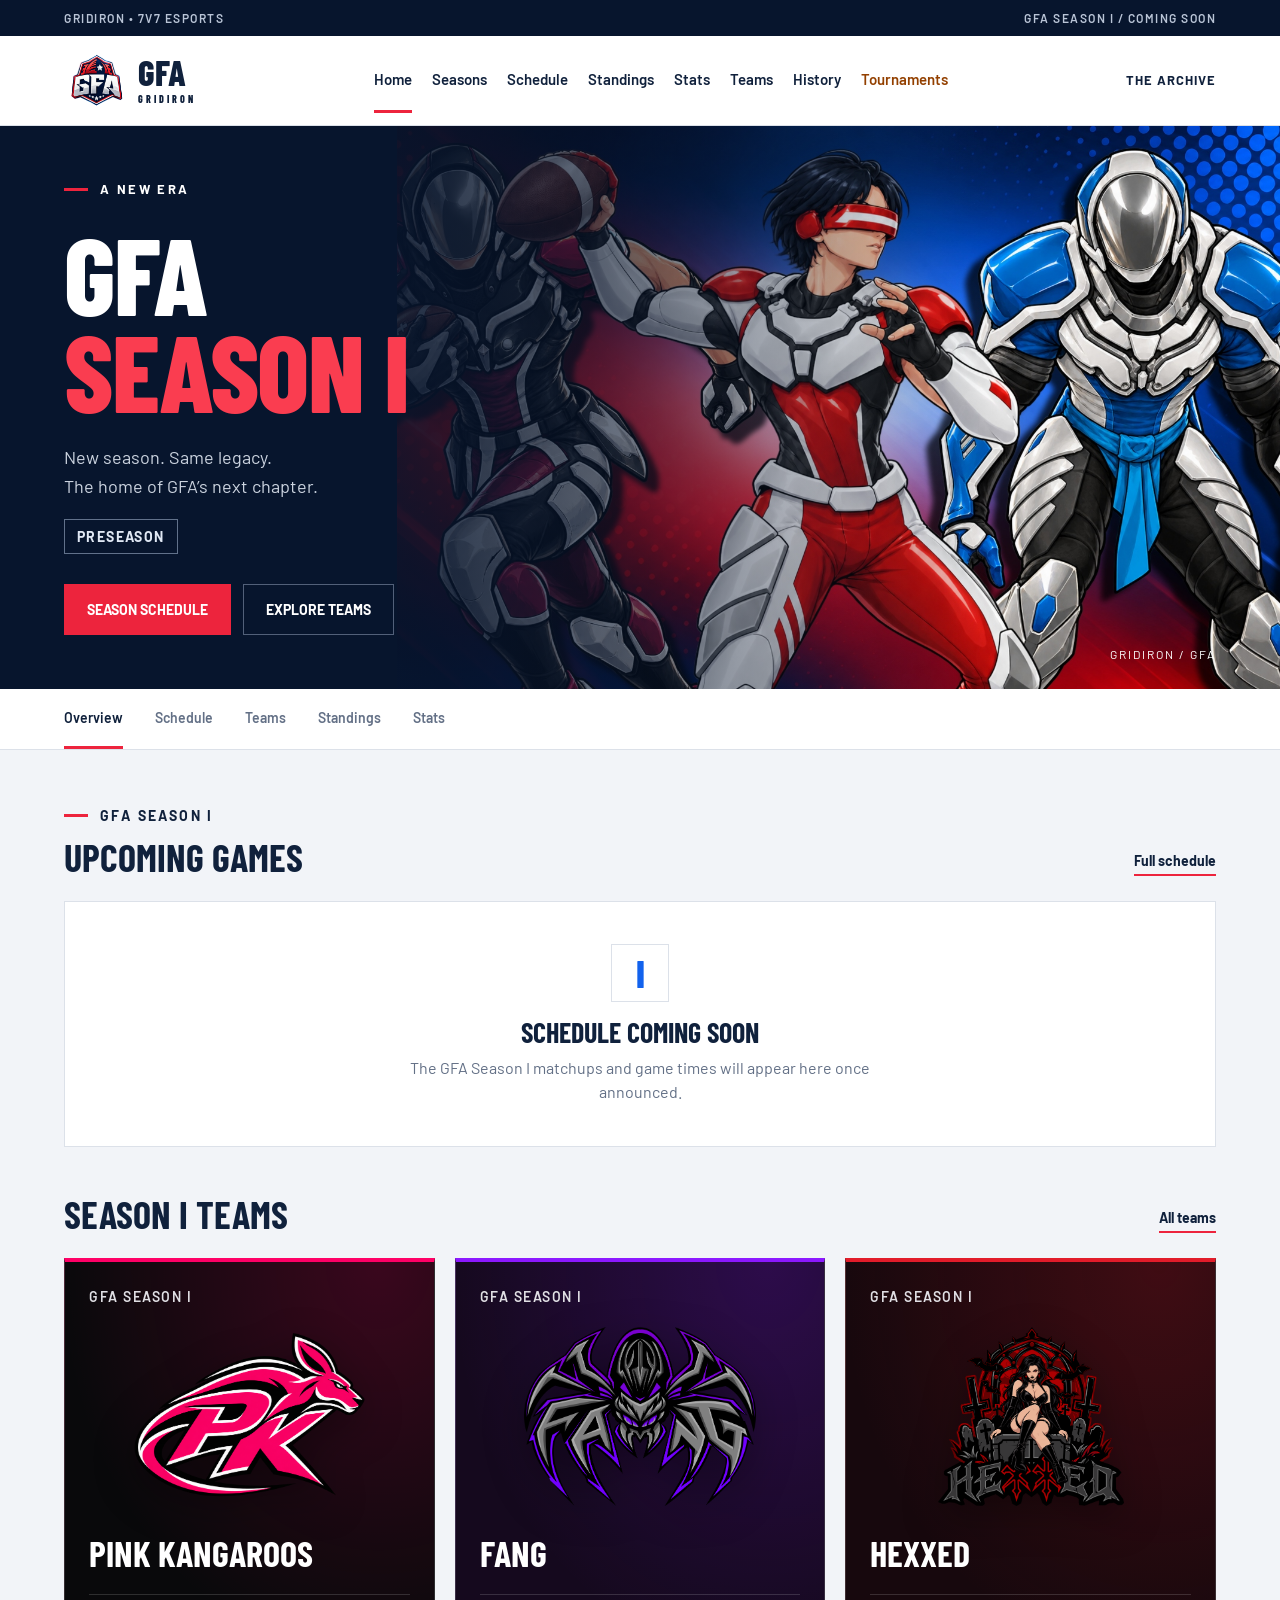
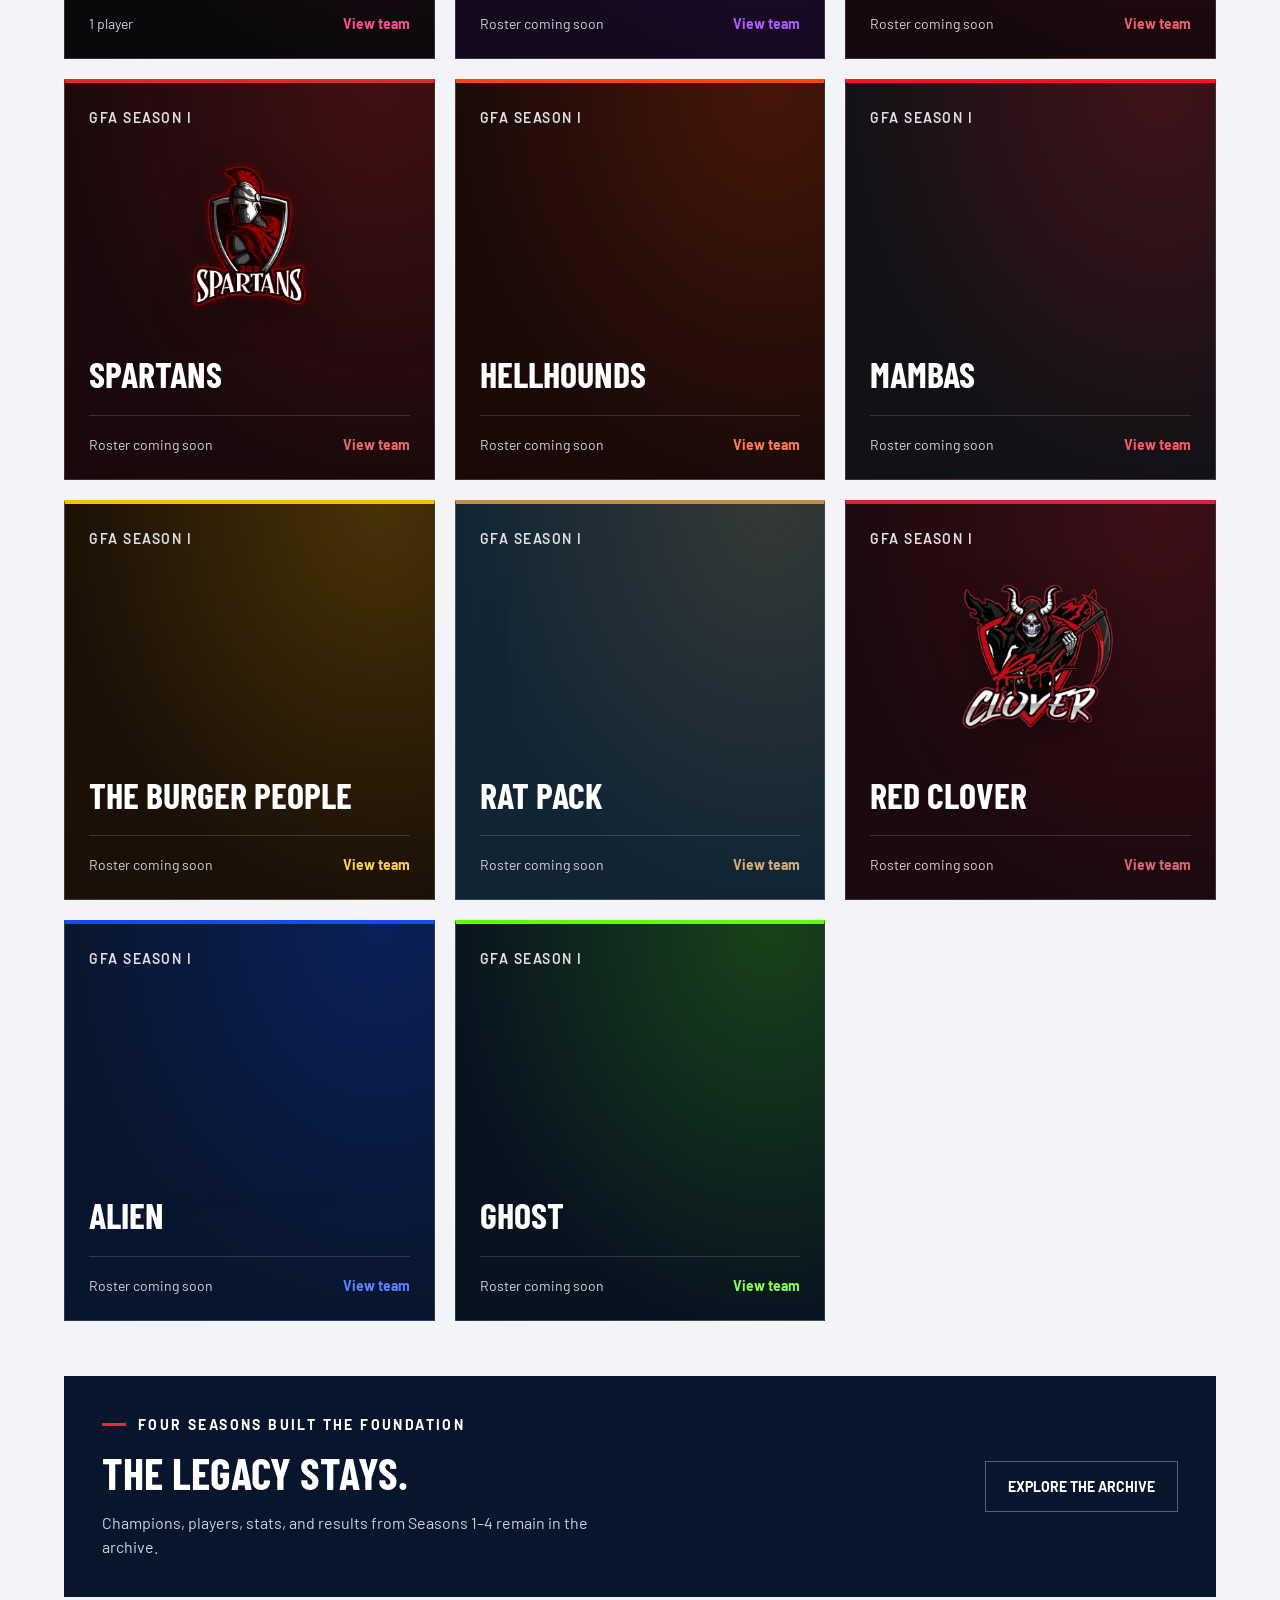
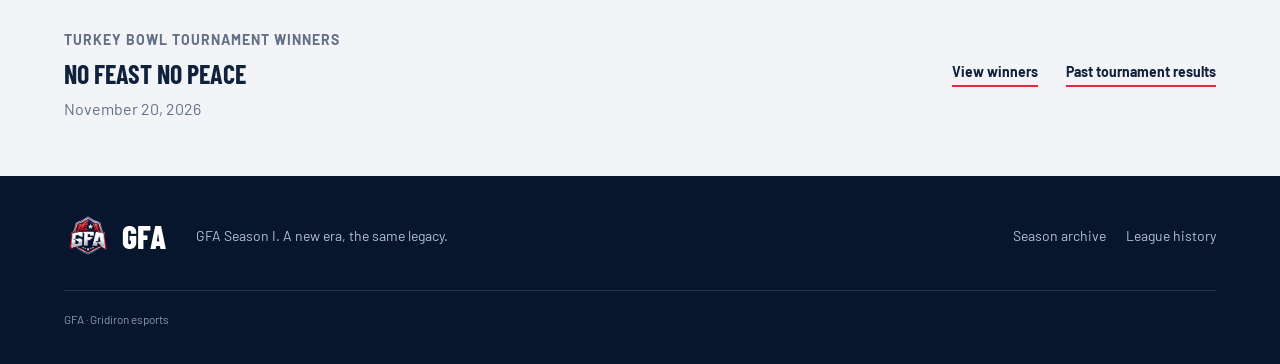
==== index.html @ 6e9fb3c0 "Add ten Season I teams with supplied logos and individual team colors" ====
<!doctype html>
<html lang="en"><head><meta charset="utf-8"><meta name="viewport" content="width=device-width,initial-scale=1"><title>GFA Season I | Gridiron League</title><meta name="description" content="The home of GFA Season I. Find upcoming games, team schedules, rosters and player profiles, plus the Seasons 1–4 archive."><link rel="icon" href="assets/logo.png"><link rel="stylesheet" href="style.css?v=20260925-2"><link rel="stylesheet" href="champions.css"><link rel="stylesheet" href="tournament.css?v=20261121-leaders"><link rel="stylesheet" href="current-season.css?v=20261122-teams-batch"></head><body><a class="skip" href="#main">Skip to content</a><div class="topline"><span>GRIDIRON • 7V7 ESPORTS</span><span>GFA SEASON I / COMING SOON</span></div><header><a class="brand" href="#home" aria-label="GFA home"><img src="assets/logo.png" alt="GFA"><span>GFA<span class="brand-small">GRIDIRON</span></span></a><nav aria-label="Main navigation"><a href="#home">Home</a><a href="#seasons">Seasons</a><a href="#games/I" data-current-page="games">Schedule</a><a href="#standings/I" data-current-page="standings">Standings</a><a href="#stats/I" data-current-page="stats">Stats</a><a href="#teams/I" data-current-page="teams">Teams</a><a href="#history">History</a><a class="tourney-nav" href="halloween-horror-nights/">Tournaments</a></nav><a class="archive-link" href="#seasons">THE ARCHIVE</a></header><main id="main" tabindex="-1"><p class="loading">Loading GFA Season I…</p></main><footer><a class="footer-brand" href="#home"><img src="assets/logo.png" alt="">GFA</a><p>GFA Season I. A new era, the same legacy.</p><div><a href="#seasons">Season archive</a><a href="#history">League history</a></div><small>GFA · Gridiron esports</small></footer><script src="tournament.js?v=20261121-leaders"></script><script src="current-season.js?v=20261122-teams-batch"></script><script src="app.js?v=20261122-teams-batch"></script><script src="team-enhance.js?v=20260925"></script></body></html>
---- style.css ----
@import url('https://fonts.googleapis.com/css2?family=Barlow+Condensed:wght@500;600;700;800&family=Barlow:wght@400;500;600;700;800&display=swap');
:root{--navy:#07152d;--ink:#10213c;--red:#ed243d;--blue:#1262ed;--muted:#637086;--line:#dce1e9;--paper:#f2f4f8}*{box-sizing:border-box}body{margin:0;color:var(--ink);background:var(--paper);font-family:Barlow,Arial,sans-serif;font-size:16px;line-height:1.5}a{color:inherit;text-decoration:none}button,input,select{font:inherit}button,a,select{touch-action:manipulation}a:focus-visible,button:focus-visible,input:focus-visible,select:focus-visible{outline:3px solid #3489ff;outline-offset:4px}.skip{position:absolute;top:-80px;background:white;padding:15px;z-index:10}.skip:focus{top:0}.topline{background:var(--navy);color:#b9c4d6;display:flex;justify-content:space-between;padding:9px 5%;font-size:12px;letter-spacing:1.5px;font-weight:600}header{background:white;display:flex;align-items:center;justify-content:space-between;padding:12px 5%;gap:24px;border-bottom:1px solid var(--line)}.brand{display:flex;align-items:center;gap:9px;font-size:35px;line-height:.9;font-weight:800}.brand img{height:65px;width:65px;object-fit:contain}.brand-small{display:block;font-size:10px;letter-spacing:3px;margin-top:7px}.brand span{font-family:'Barlow Condensed',Impact,sans-serif}nav{display:flex;gap:28px;align-self:stretch;align-items:center}nav a{font-weight:600;font-size:15px;height:100%;display:flex;align-items:center;border-bottom:3px solid transparent}nav a.active{border-color:var(--red)}nav a:hover{color:var(--red)}.archive-link{font-weight:700;font-size:13px;letter-spacing:1px}.archive-link span{color:var(--red);margin-left:18px}.hero{background:var(--navy);color:white;position:relative;min-height:550px;overflow:hidden;display:flex;align-items:center}.hero-img{position:absolute;width:69%;height:100%;right:0;object-fit:cover;object-position:60% center}.hero:after{content:'';position:absolute;inset:0;background:linear-gradient(90deg,#07152d 8%,rgba(7,21,45,.98) 26%,rgba(7,21,45,.56) 51%,rgba(7,21,45,0) 78%)}.hero-content{position:relative;z-index:1;padding:65px 5%;max-width:720px}.eyebrow{font-size:13px;letter-spacing:2.4px;font-weight:700;text-transform:uppercase;display:flex;gap:12px;align-items:center}.eyebrow:before{content:'';width:24px;height:3px;background:var(--red)}h1,h2,h3,.display{font-family:'Barlow Condensed',Impact,'Arial Narrow',sans-serif;line-height:1;text-transform:uppercase}h1{font-size:clamp(58px,6.9vw,100px);font-weight:800;margin:22px 0;letter-spacing:-1.5px}h1 em{font-style:normal;color:#fa3d50}.hero p{color:#cbd3df;max-width:365px;font-size:18px;line-height:1.6}.actions{display:flex;gap:12px;margin-top:30px;flex-wrap:wrap}.btn{display:inline-flex;align-items:center;gap:35px;padding:14px 22px;font-size:14px;font-weight:700;background:var(--red);color:white;border:1px solid var(--red);cursor:pointer}.btn.secondary{background:transparent;border-color:#526079}.hero-label{position:absolute;z-index:1;right:5%;bottom:26px;letter-spacing:2px;font-size:12px;color:white}.season-strip{background:white;border-bottom:1px solid var(--line);display:grid;grid-template-columns:1.1fr repeat(4,1fr);padding:0 5%}.strip-intro{display:flex;align-items:center;gap:14px;font-weight:700;font-size:13px;letter-spacing:1px}.strip-intro span{color:var(--red)}.strip-season{border-left:1px solid var(--line);padding:20px 25px;display:flex;justify-content:space-between;align-items:center}.strip-season strong{display:block;font:700 29px 'Barlow Condensed',sans-serif}.strip-season small{font-size:12px;color:var(--muted);letter-spacing:1px}.strip-season:hover{background:var(--paper)}.wrap{max-width:1420px;margin:auto;padding:55px 5%}.section-head{display:flex;justify-content:space-between;align-items:end;gap:20px;margin-bottom:25px}.section-head h2{font-size:38px;margin:0}.text-link{font-size:14px;font-weight:700;border-bottom:2px solid var(--red);padding-bottom:3px}.home-grid{display:grid;grid-template-columns:1.65fr 1fr;gap:28px}.panel{background:white;border:1px solid var(--line)}.panel-top{padding:20px 24px;border-bottom:1px solid var(--line);display:flex;align-items:center;justify-content:space-between}.panel-top h3{margin:0;font-size:26px}.tag{font-size:12px;letter-spacing:1px;font-weight:700;color:var(--muted)}.table-scroll{overflow:auto}table{width:100%;border-collapse:collapse;white-space:nowrap;text-align:right;font-size:15px}th{font-size:12px;letter-spacing:.8px;color:var(--muted);background:#f8f9fb;font-weight:600;padding:13px 17px}td{padding:15px 17px;border-top:1px solid #e8ecf1}th:first-child,td:first-child{text-align:left}td a{font-weight:600}td a:hover{color:var(--red)}tbody tr:hover{background:#fafbfd}.team-cell{display:flex;align-items:center;gap:13px;text-align:left}.rank{color:#8792a3;min-width:16px;font-size:13px}.monogram{width:32px;height:34px;background:var(--navy);color:white;display:inline-flex;align-items:center;justify-content:center;flex-shrink:0;font:700 16px 'Barlow Condensed',sans-serif;border-bottom:3px solid var(--red)}.positive{color:#17684d}.feature-card{background:var(--navy);color:white;position:relative;overflow:hidden;min-height:345px;display:flex;align-items:end}.feature-card img{position:absolute;inset:0;width:100%;height:100%;object-fit:cover;opacity:.5}.feature-card:after{content:'';position:absolute;inset:0;background:linear-gradient(0deg,#07152d,transparent)}.feature-copy{position:relative;z-index:1;padding:30px}.feature-copy h3{font-size:39px;margin:12px 0}.feature-copy p{color:#ced7e5;margin:10px 0}.link-arrow{display:inline-block;margin-top:10px;font-weight:600}.notes{color:var(--muted);font-size:14px;margin-top:13px}.leaders{display:grid;grid-template-columns:repeat(3,1fr);gap:22px}.leader{background:white;border-top:3px solid var(--navy);padding:25px;position:relative}.leader h3{font-size:29px;margin:17px 0 9px}.leader .value{font:700 46px 'Barlow Condensed',sans-serif}.leader .unit{color:var(--muted);font-size:13px;margin-left:8px}.leader:hover{border-color:var(--red)}.chapter-banner{margin-top:50px;border-top:1px solid var(--line);border-bottom:1px solid var(--line);padding:32px 0;display:flex;align-items:center;gap:30px}.chapter-banner .display{font-size:64px;color:var(--red);font-weight:800}.chapter-banner h3{font-size:30px;margin:0 0 8px}.chapter-banner p{color:var(--muted);margin:0}.chapter-banner .badge{margin-left:auto;flex-shrink:0}.badge{padding:7px 12px;border:1px solid #c9d0dc;font-size:12px;letter-spacing:1px;font-weight:700}.page-head{background:var(--navy);color:white;padding:42px 5% 35px}.page-head h1{font-size:64px;margin:15px 0}.page-head p{color:#becadc;margin:0;max-width:650px}.toolbar{display:flex;gap:14px;flex-wrap:wrap;align-items:center;margin-bottom:25px}.toolbar label{font-size:13px;color:var(--muted);display:flex;gap:8px;align-items:center}.toolbar select,.toolbar input{padding:10px 12px;border:1px solid #cbd2de;background:white;color:var(--ink);min-height:44px;border-radius:0}.toolbar input{margin-left:auto;min-width:235px}.tabs{display:flex;gap:5px;flex-wrap:wrap}.tabs button{padding:10px 17px;border:1px solid var(--line);background:white;cursor:pointer;color:var(--ink);font-weight:600}.tabs button.selected{background:var(--navy);color:white;border-color:var(--navy)}.season-cards{display:grid;grid-template-columns:repeat(2,1fr);gap:25px}.season-card{background:white;border:1px solid var(--line);padding:30px;position:relative}.season-card .number{font:800 80px 'Barlow Condensed',sans-serif;color:#dce2eb;float:right;line-height:1}.season-card h2{font-size:40px;margin:16px 0}.season-card p{color:var(--muted);max-width:300px}.season-card .actions a{font-size:14px;font-weight:600;border-bottom:2px solid var(--red);padding-bottom:4px}.team-grid{display:grid;grid-template-columns:repeat(3,1fr);gap:20px}.team-card{padding:25px;background:white;border:1px solid var(--line)}.team-card .monogram{width:48px;height:50px;font-size:24px}.team-card h3{font-size:28px;margin:20px 0 10px}.team-card p{color:var(--muted);margin:0}.team-card:hover{border-color:var(--red)}.summary-grid{display:grid;grid-template-columns:repeat(4,1fr);gap:1px;background:var(--line);border:1px solid var(--line);margin-bottom:30px}.summary-grid>div{padding:25px;background:white}.summary-grid strong{display:block;font:700 42px 'Barlow Condensed',sans-serif}.summary-grid small{color:var(--muted);font-size:13px}.notice{padding:20px 24px;background:#e9eef6;border-left:3px solid var(--blue);margin-bottom:25px}.notice p{margin:5px 0 0;color:#51627c}.games{display:grid;grid-template-columns:repeat(2,1fr);gap:16px}.game{padding:20px 24px;background:white;border:1px solid var(--line)}.game time{font-size:13px;color:var(--muted)}.game-line{display:flex;justify-content:space-between;gap:20px;margin-top:10px;font-weight:600}.game-line strong{font:700 25px 'Barlow Condensed',sans-serif}.award-grid{display:grid;grid-template-columns:repeat(3,1fr);gap:20px}.award{background:white;padding:24px;border-top:3px solid var(--red)}.award h3{font-size:30px;margin:12px 0}.award p{font-size:14px;color:var(--muted)}.empty{padding:45px 25px;text-align:center;color:var(--muted)}footer{background:var(--navy);color:#b4c0d3;padding:35px 5%;display:flex;align-items:center;gap:30px;flex-wrap:wrap;font-size:14px}.footer-brand{display:flex;align-items:center;gap:10px;font:800 32px 'Barlow Condensed',sans-serif;color:white}.footer-brand img{height:48px}footer p{flex:1}footer div{display:flex;gap:20px}footer small{width:100%;padding-top:20px;border-top:1px solid #28344a;color:#8898b1}.loading{padding:80px 5%}.stats-note{margin-top:20px;font-size:14px;color:var(--muted)}
@media(min-width:1600px){.hero-content{margin-left:calc((100vw - 1450px)/2)}}@media(max-width:1000px){nav{gap:16px}.archive-link{display:none}.home-grid{grid-template-columns:1fr 1fr}.strip-season{padding:18px 12px}.team-grid,.award-grid{grid-template-columns:repeat(2,1fr)}}@media(max-width:700px){header{flex-wrap:wrap;padding:10px 5% 0;gap:8px}.brand img{height:47px;width:47px}.brand{font-size:29px}nav{width:100%;justify-content:space-between;gap:8px;overflow:auto}nav a{padding:13px 0;font-size:14px}.topline{font-size:10px;letter-spacing:1px}.hero{min-height:545px;align-items:end}.hero-img{width:100%;object-position:58% top;height:100%}.hero:after{background:linear-gradient(0deg,#07152d 2%,rgba(7,21,45,.92) 35%,rgba(7,21,45,.1) 100%)}.hero-content{padding:190px 6% 38px}.hero h1{font-size:65px;margin:12px 0}.hero p{font-size:16px}.hero-label{display:none}.eyebrow{font-size:12px}.season-strip{grid-template-columns:repeat(4,1fr);padding:0}.strip-intro{display:none}.strip-season{padding:16px 10px}.strip-season strong{font-size:23px}.strip-season small{font-size:10px}.strip-season>span{display:none}.wrap{padding:35px 5%}.home-grid,.leaders,.season-cards,.games{grid-template-columns:1fr}.section-head h2{font-size:32px}.feature-card{min-height:300px}.leaders{gap:12px}.leader{padding:20px}.leader h3{margin:12px 0}.leader .value{font-size:38px}.chapter-banner{align-items:start;gap:17px;flex-wrap:wrap}.chapter-banner .display{font-size:52px}.chapter-banner .badge{margin-left:0}.page-head h1{font-size:49px;word-break:break-word}.team-grid,.award-grid{grid-template-columns:1fr}.summary-grid{grid-template-columns:repeat(2,1fr)}.toolbar input{width:100%;margin-left:0}.toolbar label{flex-wrap:wrap}.panel-top{padding:17px}.panel-top h3{font-size:23px}td,th{padding:13px 12px}.team-cell{gap:8px}.team-cell .monogram{display:none}footer{gap:15px}footer p{flex-basis:65%}}

th[data-sort-key]{cursor:pointer;user-select:none;transition:background .15s,color .15s;text-decoration:underline;text-decoration-color:transparent;text-underline-offset:5px}th[data-sort-key]::after{content:" ↕";color:#9aa7ba;opacity:.8}th[data-sort-key]:hover{color:#e72552;background:#f7f9fc;text-decoration-color:#e72552}th[data-sort-key][data-order=desc]::after{content:" ↓";color:#e72552}th[data-sort-key][data-order=asc]::after{content:" ↑";color:#e72552}

.team-logo{display:inline-flex;align-items:center;justify-content:center;background:#fff;overflow:hidden}.team-logo img{width:100%;height:100%;object-fit:contain;padding:4px}
---- champions.css ----
.champion h3{font-size:30px;margin:12px 0}.roster-list{display:grid;grid-template-columns:1fr 1fr;border-top:1px solid var(--line);margin-top:12px}.roster-list div{padding:7px 4px;border-bottom:1px solid #edf0f4;font-size:14px}.roster-list span{display:inline-block;color:var(--muted);font-size:11px;font-weight:700;width:38px}
---- tournament.css ----
/* Halloween event styles, scoped to this page. */
.tourney-page{background:#0c0911;color:#f8f2eb;--tourney-line:#3a2b47}
.tourney-page .topline{background:#07050b;color:#d9b8f8;border-bottom:1px solid #35213f}
.tourney-page header{background:#130d1a;border-color:#392247;padding-top:15px;padding-bottom:15px}
.tourney-page .brand{color:#fff3e6}.tourney-page .brand img{width:58px;height:58px;border-radius:7px;object-fit:cover;border:1px solid #604161}.tourney-page .brand-small{color:#dcafe8}
.tourney-page nav a{color:#dcd2e5;white-space:nowrap;font-size:14px}.tourney-page nav a.active,.tourney-page nav a:hover{color:#ffb478;border-color:#ff9b45}.tourney-page .archive-link{color:#dccce8;border-color:#5b4068}
.tourney-hero{max-width:1400px;margin:26px auto 0;border:1px solid #432652;border-radius:8px;overflow:hidden;background:#140d1b}
.tourney-eventline{display:flex;justify-content:space-between;align-items:center;gap:20px;background:#170f21;padding:14px 28px;border-bottom:1px solid #483053;font-size:12px;letter-spacing:1.3px;font-weight:800;color:#d8bce9}.tourney-eventline time{color:#ffb276}
.tourney-hero-stage{position:relative;isolation:isolate;min-height:420px}.tourney-player-art{display:block;width:100%;height:520px;object-fit:cover;object-position:center 25%}
.tourney-hero-stage:after{content:'';position:absolute;inset:0;z-index:1;pointer-events:none;background:linear-gradient(0deg,#0c0715 0%,#0c0715d9 16%,#0c071563 43%,transparent 72%)}
.tourney-hero-copy{position:absolute;bottom:34px;left:42px;z-index:2;max-width:720px}.tourney-hero-copy .eyebrow{color:#ffb36f;font-weight:800;letter-spacing:2px;font-size:12px}
.tourney-hero h1{font:800 clamp(48px,5.1vw,76px)/.91 'Barlow Condensed',Impact,sans-serif;letter-spacing:-.5px;color:#fff8ee;margin:12px 0 24px;text-shadow:0 2px 16px #08050dcc}.tourney-hero h1 span{display:block}.tourney-hero h1 em{display:block;font-style:normal;color:#ffa456}
.tourney-hero-mark{position:absolute;right:30px;bottom:34px;z-index:2;font-size:11px;letter-spacing:3px;writing-mode:vertical-rl;color:#e5c9ff}
.tourney-btn{background:#ff9b45!important;color:#271207!important;border:1px solid #ff9b45!important;border-radius:3px;display:inline-flex;align-items:center;justify-content:space-between;gap:24px;font-weight:800;font-size:13px;letter-spacing:.6px;min-height:50px;padding:14px 21px;box-shadow:0 4px 18px #ec6f261f}.tourney-btn:hover{background:#ffb16e!important;border-color:#ffb16e!important}.tourney-btn:disabled{background:#34283e!important;border-color:#584365!important;color:#e6d4ef!important;box-shadow:none;cursor:not-allowed;opacity:1}
.tourney-wrap{max-width:1330px;display:grid;grid-template-columns:1.08fr 1fr;gap:64px;padding:48px 30px 76px!important;margin:auto;align-items:start}
.tourney-brand-card{display:grid;grid-template-columns:190px 1fr;gap:25px;align-items:center;margin-bottom:34px}.tourney-brand-card img{display:block;width:100%;height:auto;aspect-ratio:1;border:1px solid #704c81;border-radius:7px;box-shadow:0 0 40px #8d31cf12}.tourney-info .eyebrow{font-size:10px;color:#d7acef;font-weight:800;letter-spacing:1.2px}
.tourney-info h2{font:800 34px/.99 'Barlow Condensed',Impact,sans-serif;color:#fff3e6;margin:12px 0}.tourney-brand-card p{color:#bdb0c8;font-size:14px;line-height:1.65;margin:12px 0 0}
.tourney-how-heading{font-size:11px;letter-spacing:1.6px;color:#ffb579;margin:0 0 18px;padding-top:22px;border-top:1px solid #39263f}
.tourney-steps{list-style:none;padding:0;margin:0;counter-reset:step}.tourney-steps li{counter-increment:step;position:relative;padding:0 0 24px 49px}.tourney-steps li:before{content:counter(step,decimal-leading-zero);position:absolute;left:0;top:2px;border:1px solid #664471;border-radius:4px;width:31px;height:31px;display:flex;align-items:center;justify-content:center;color:#dca7ff;background:#1b1223;font-size:12px;font-weight:800}.tourney-steps strong{font-size:16px;color:#f4eaf9;font-weight:700}.tourney-steps p{color:#b6a9c0;font-size:14px;margin:4px 0;line-height:1.6}
.tourney-note{color:#b6a9c0;font-size:12px;line-height:1.75;max-width:470px;margin-top:2px}.tourney-info .text-link{color:#e2bdf8;font-size:13px;display:inline-block;margin-top:16px}
.tourney-form-card{background:#191120;border:1px solid #60416e;border-top:3px solid #b36af0;border-radius:8px;padding:32px 34px;box-shadow:0 18px 65px #0005;scroll-margin-top:24px}
.tourney-form-top{display:flex;align-items:center;justify-content:space-between;gap:16px}.tourney-form-top .eyebrow{font-size:10px;color:#dfb4f7;font-weight:800;letter-spacing:1.4px}.tourney-form-date{font-size:11px;font-weight:700;color:#ffc08f;border:1px solid #644357;border-radius:3px;padding:4px 8px}
.tourney-form-card h2{font:800 clamp(31px,3vw,43px)/1 'Barlow Condensed',Impact,sans-serif;margin:20px 0 7px;color:#fff4e8}.tourney-form-intro{color:#c1adce;font-size:14px;margin:0 0 27px}
.tourney-fields{display:grid;grid-template-columns:1fr 1fr;gap:22px 16px}.tourney-full-field{grid-column:1/-1}.tourney-fields label{display:block;font-size:13px;color:#f3e5fb;font-weight:600;margin-bottom:8px}
.tourney-fields input,.tourney-fields select{width:100%;min-width:0;min-height:51px;padding:13px 14px;border:1px solid #624d70;border-radius:4px;background:#271c31;color:#fff6ed;font-size:14px;box-shadow:none}.tourney-fields input::placeholder{color:#baabc6;opacity:1}.tourney-fields input:focus,.tourney-fields select:focus{border-color:#c58af1}
.tourney-consent{display:flex;align-items:flex-start;gap:10px;color:#c7b7d2;font-size:12px;line-height:1.7;margin:25px 0;cursor:pointer}.tourney-consent input{width:17px;height:17px;margin:3px 0 0;flex-shrink:0;accent-color:#ff9b45}
.tourney-form-card button{width:100%;min-height:54px}.tourney-status{font-size:12px;line-height:1.7;color:#c9b4d8;margin:18px 0 0;padding-top:16px;border-top:1px solid #493251}
.tourney-page footer{background:#08060c;border-top:1px solid #392247;color:#b6a0c8}.tourney-page footer p{color:#c4add5}.tourney-page footer small{border-color:#382041;color:#ba9dcc}.tourney-page .skip{color:#152035}.tourney-page a:focus-visible,.tourney-page button:focus-visible,.tourney-page input:focus-visible,.tourney-page select:focus-visible{outline-color:#cf97ff}
.tourney-home-banner{display:flex;align-items:center;justify-content:space-between;gap:28px;background:#151318;border-left:5px solid #ff9b45;color:#fff;padding:30px 34px;margin-bottom:40px}.tourney-home-banner .eyebrow{color:#ffab67}.tourney-home-banner h2{font-family:'Barlow Condensed',Impact,sans-serif;font-size:31px;line-height:1.05;margin:7px 0 9px}.tourney-home-banner p{color:#d2c8c0;margin:0;font-size:14px}nav .tourney-nav{color:#934000}
@media(min-width:1500px){.tourney-hero{margin-top:34px}.tourney-player-art{height:560px}.tourney-hero-copy{left:50px;bottom:40px}}
@media(max-width:1450px){.tourney-hero{margin-left:24px;margin-right:24px}}
@media(max-width:1050px){.tourney-wrap{gap:32px}.tourney-brand-card{grid-template-columns:150px 1fr;gap:18px}.tourney-info h2{font-size:28px}.tourney-form-card{padding:27px 25px}.tourney-player-art{height:460px}.tourney-hero-copy{left:30px;bottom:29px}.tourney-hero h1{font-size:61px}.tourney-page nav{gap:14px}}
@media(max-width:800px){.tourney-wrap{grid-template-columns:1fr;gap:37px;max-width:650px;padding-top:34px!important}.tourney-form-card{grid-row:1}.tourney-brand-card{grid-template-columns:180px 1fr}.tourney-info h2{font-size:34px}.tourney-page nav{gap:18px}.tourney-eventline{font-size:10px;letter-spacing:.8px;padding:13px 20px}.tourney-hero-copy{left:24px}.tourney-player-art{height:430px}.tourney-home-banner{padding:24px}}
@media(max-width:600px){.tourney-hero{margin:18px 15px 0;border-radius:6px}.tourney-eventline{flex-direction:column;align-items:flex-start;gap:6px;padding:13px 17px;letter-spacing:1px}.tourney-hero-stage{min-height:0}.tourney-player-art{width:100%;height:auto;aspect-ratio:1672/941;object-fit:contain}.tourney-hero-stage:after{display:none}.tourney-hero-copy{position:relative;bottom:auto;left:auto;background:#140d1c;padding:24px 20px 25px;max-width:none}.tourney-hero h1{font-size:48px;margin:12px 0 23px}.tourney-hero-copy .eyebrow{font-size:10px}.tourney-hero-mark{display:none}.tourney-hero .btn{width:100%;font-size:11px}.tourney-wrap{padding:28px 19px 48px!important;gap:32px}.tourney-form-card{padding:25px 22px}.tourney-fields{grid-template-columns:1fr;gap:21px}.tourney-form-card h2{font-size:36px}.tourney-brand-card{grid-template-columns:142px 1fr;gap:17px;margin-bottom:28px}.tourney-info h2{font-size:28px}.tourney-brand-card p{font-size:12px}.tourney-info .eyebrow{font-size:9px}.tourney-page header{padding:12px 5% 0}.tourney-page .brand img{height:47px;width:47px}.tourney-page .topline{font-size:9px;letter-spacing:.5px}.tourney-page footer{padding:26px 5%}.tourney-home-banner{flex-direction:column;align-items:flex-start;gap:20px}.tourney-home-banner .btn{width:100%}}
@media(prefers-reduced-motion:reduce){.tourney-page *{scroll-behavior:auto!important}}

.tourney-fields select{color-scheme:dark}.tourney-fields select option{background:#271c31;color:#fff6ed}

/* Winners page: Halloween artwork followed by the next event announcement. */
.tourney-page .tourney-hero-stage{min-height:0;background:linear-gradient(135deg,#100a17,#211327 55%,#2f150e);padding:12px}
.tourney-page .tourney-winner-art{display:block;width:100%;height:auto;aspect-ratio:16/9;object-fit:contain;border:1px solid #66446d;box-shadow:0 8px 35px #0008}
.tourney-next-wrap{max-width:1330px;margin:auto;padding:0 30px 76px!important;display:block}
.tourney-next-card{display:flex;align-items:center;justify-content:space-between;gap:28px;padding:30px 34px;background:linear-gradient(115deg,#17121d,#292039);border:1px solid #60416e;border-left:5px solid #ff9b45;border-radius:4px;box-shadow:0 14px 42px #0005;color:#fff}
.tourney-next-card .eyebrow{color:#ffb276;font-size:11px;font-weight:800;letter-spacing:1.8px}
.tourney-next-card h2{font:800 clamp(30px,4vw,42px)/1 'Barlow Condensed',Impact,sans-serif;margin:10px 0;color:#fff4e8}
.tourney-next-card p{margin:0;color:#d2c8dc;font-size:14px;line-height:1.6}
.tourney-tbd{flex:0 0 auto;padding:12px 18px;border:1px solid #ff9b45;color:#ffb276;font-size:21px;font-weight:900;letter-spacing:3px}
@media(max-width:600px){.tourney-page .tourney-hero-stage{padding:5px}.tourney-next-wrap{padding:0 19px 48px!important}.tourney-next-card{align-items:flex-start;flex-direction:column;padding:24px 20px;gap:18px}}

/* Halloween results: show the winners and stat leaders together. */
.tourney-page .tourney-gallery{display:grid;grid-template-columns:repeat(2,minmax(0,1fr));gap:10px;padding:10px}
.tourney-page .tourney-art-card{min-width:0;margin:0;overflow:hidden;background:#100a17;border:1px solid #483053;border-radius:4px}
.tourney-page .tourney-art-card .tourney-eventline{min-height:48px;padding:12px 14px;font-size:10px;letter-spacing:.8px}
.tourney-page .tourney-leader-art{display:block;width:100%;height:auto;aspect-ratio:16/9;object-fit:contain;background:#100a17}
.tourney-page .tourney-gallery .tourney-winner-art{border:0;box-shadow:none}
@media(max-width:800px){.tourney-page .tourney-gallery{grid-template-columns:1fr;max-width:720px}}
@media(max-width:600px){.tourney-page .tourney-gallery{margin:18px 15px 0;padding:6px;gap:8px}.tourney-page .tourney-art-card .tourney-eventline{min-height:0;font-size:9px;padding:10px}.tourney-page .tourney-gallery .tourney-winner-art,.tourney-page .tourney-leader-art{aspect-ratio:16/9}}

/* Keep tournament navigation readable at tablet widths. */
@media(min-width:701px) and (max-width:1200px){header{flex-wrap:wrap}header nav{order:3;width:100%;justify-content:space-between;gap:15px;overflow-x:auto}header nav a{white-space:nowrap;font-size:14px;padding:10px 0}.archive-link{display:none}}

/* Separate completed tournaments in the order they were played. */
.tourney-results-section{max-width:1400px;margin:32px auto 0;scroll-margin-top:24px}
.tourney-results-section:last-child{margin-bottom:56px}
.tourney-section-heading{display:flex;align-items:flex-end;justify-content:space-between;gap:24px;margin:0 0 16px}
.tourney-section-label{color:#ffb276;font-size:14px;font-weight:700;letter-spacing:1.2px;margin:0 0 10px}
.tourney-section-heading h1,.tourney-section-heading h2{font:800 clamp(28px,3.4vw,42px)/1.05 'Barlow Condensed',Impact,sans-serif;color:#fff4e8;letter-spacing:0;margin:0}
.tourney-section-date{color:#cbbbd5;font-size:14px;white-space:nowrap;margin:0 0 3px}
.tourney-results-section .tourney-gallery{max-width:none;margin:0}
.tourney-page .tourney-turkey-gallery{grid-template-columns:repeat(2,minmax(0,1fr))}
@media(max-width:1450px){.tourney-results-section{margin:32px 24px 0}}
@media(max-width:600px){.tourney-results-section{margin:26px 15px 0}.tourney-section-heading{align-items:flex-start;flex-direction:column;gap:9px;margin-bottom:13px}.tourney-section-label{font-size:14px;letter-spacing:.8px}.tourney-section-heading h1,.tourney-section-heading h2{font-size:30px}.tourney-section-date{margin:0}.tourney-results-section:last-child{margin-bottom:36px}.tourney-results-section .tourney-gallery{margin:0}}

@media(max-width:800px){.tourney-page .tourney-turkey-gallery{grid-template-columns:1fr}}
---- current-season.css ----
.season-hero{min-height:500px}.season-hero h1{font-size:clamp(72px,8.5vw,120px);line-height:.9;margin:24px 0}.season-hero .hero-content{padding-top:54px;padding-bottom:54px}.season-status{display:inline-block;border:1px solid #61718a;padding:6px 12px;font-size:14px;font-weight:700;letter-spacing:1.4px;color:#e0e8f4}.season-nav{padding:0 5%;background:white;border-bottom:1px solid var(--line);display:flex;align-items:stretch;gap:32px;overflow-x:auto;white-space:nowrap}.season-nav a{padding:18px 0;color:var(--muted);font-size:16px}.season-nav a[aria-current=page]{color:var(--ink);border-color:var(--red)}.season-section{margin-top:48px}.season-home .section-head .eyebrow{margin-bottom:12px;font-size:14px}.season-empty{display:flex;align-items:center;justify-content:center;flex-direction:column;padding:42px 24px;background:#fff;border:1px solid var(--line);text-align:center;min-height:210px}.season-empty-mark{font:800 38px 'Barlow Condensed',Impact,sans-serif;border:1px solid var(--line);color:var(--blue);width:58px;height:58px;display:flex;align-items:center;justify-content:center;margin-bottom:16px}.season-empty h3{font-size:28px;margin:0 0 10px}.season-empty p{font-size:16px;color:var(--muted);margin:0;max-width:520px}.season-games{display:grid;grid-template-columns:repeat(2,minmax(0,1fr));gap:20px}.season-game{background:#fff;border:1px solid var(--line);padding:22px}.season-game-meta{display:flex;justify-content:space-between;gap:16px;letter-spacing:.8px;font-size:14px;font-weight:700;color:var(--muted)}.game-status{color:#335e9a}.game-status.is-final{color:#236d50}.season-matchup{margin:20px 0}.season-game-team{display:flex;align-items:center;gap:14px;padding:8px 0;font-size:18px;font-weight:700}.season-game-team>span:nth-child(2){flex:1}.season-game-team small{display:block;color:var(--muted);font-size:14px;font-weight:500}.season-game-team strong{font:700 32px 'Barlow Condensed',Impact,sans-serif}.season-logo{width:48px;height:48px;display:inline-flex;align-items:center;justify-content:center;flex-shrink:0;color:var(--ink);font:700 22px 'Barlow Condensed',Impact,sans-serif;background:#f2f4f8}.season-logo img{width:100%;height:100%;object-fit:contain;padding:3px}.season-game-time{border-top:1px solid var(--line);padding-top:14px;display:flex;justify-content:space-between;gap:12px;flex-wrap:wrap;color:var(--muted);font-size:14px}.season-team-card{border-top:4px solid var(--team-secondary);transition:transform .15s,border-color .15s}.season-team-card:hover{transform:translateY(-3px);border-color:var(--team-secondary)}.season-team-card .season-logo{width:72px;height:72px}.season-card-link{display:block;font-size:14px;color:var(--blue);font-weight:700;margin-top:16px}.season-history-card{margin-top:55px;padding:38px;background:var(--navy);color:white;display:flex;align-items:center;justify-content:space-between;gap:32px}.season-history-card h2{font-size:44px;margin:16px 0}.season-history-card p{color:#cbd3df;max-width:530px;margin:0}.season-history-card .eyebrow{font-size:14px}.season-history-card .btn{flex-shrink:0}.season-event{display:flex;align-items:center;gap:28px;flex-wrap:wrap;padding:30px 0 0}.season-event>div{margin-right:auto}.season-event h3{font-size:26px;margin:10px 0}.season-event p{margin:0;color:var(--muted)}.team-profile-header,.player-profile-header{background:linear-gradient(110deg,var(--team-primary),#07152d);color:white;border-bottom:5px solid var(--team-secondary);padding:30px 5% 0}.profile-back{font-size:14px;font-weight:600;color:#e0e7f2;display:inline-block;margin-bottom:30px;text-decoration:underline;text-underline-offset:5px}.team-profile-heading{display:flex;align-items:center;gap:28px;padding-bottom:35px}.team-profile-heading>.season-logo{width:110px;height:110px}.team-profile-heading h1{font-size:clamp(44px,6vw,74px);margin:16px 0}.team-profile-heading p{color:#e0e7f2;margin:0}.player-profile-layout{display:flex;align-items:center;gap:50px;min-height:300px}.player-model{width:260px;min-height:280px;align-self:stretch;display:flex;align-items:flex-end;justify-content:center;flex-shrink:0}.player-model img{display:block;max-width:100%;height:330px;object-fit:contain;object-position:bottom}.player-placeholder{width:205px;height:235px;background:linear-gradient(145deg,#fff2,#fff0);border:1px solid #ffffff25;border-bottom:0;border-radius:80px 80px 0 0;display:flex;align-items:center;justify-content:center;font:800 100px 'Barlow Condensed',Impact,sans-serif;color:#ffffffa6}.player-identity{flex:1;padding-bottom:35px;position:relative}.player-identity h1{font-size:clamp(46px,6vw,84px);overflow-wrap:anywhere;margin:16px 0 20px;line-height:1}.player-details{display:flex;gap:0;flex-wrap:wrap;color:#e0e7f2;font-size:18px}.player-details>*{padding:0 18px;border-left:1px solid #ffffff50}.player-details>:first-child{padding-left:0;border-left:0}.player-details a{text-decoration:underline;text-underline-offset:5px}.profile-team-logo{margin-top:24px;width:62px;height:62px;background:white}.profile-tabbar{display:flex;gap:30px;padding:0 5%;background:#fff;border-bottom:1px solid var(--line);overflow-x:auto;white-space:nowrap}.profile-tabbar button{border:0;border-bottom:3px solid transparent;background:none;padding:18px 0;font-size:16px;color:var(--muted);font-weight:600;cursor:pointer}.profile-tabbar button[aria-selected=true]{border-color:var(--red);color:var(--ink)}.profile-stat-section{margin:0 0 30px}.profile-stat-section h3{font-size:26px;margin:0 0 16px}.roster-player{display:flex;align-items:center;gap:14px}.roster-player img{width:45px;height:58px;object-fit:contain;object-position:bottom}.season-nav a:focus-visible,.profile-tabbar button:focus-visible{outline-offset:-4px}header nav{gap:20px}header nav a{white-space:nowrap}.toolbar select{appearance:none;padding-right:36px;background-image:url("data:image/svg+xml,%3Csvg xmlns='http://www.w3.org/2000/svg' width='12' height='8'%3E%3Cpath fill='none' stroke='%23637086' stroke-width='1.8' d='m1 1 5 5 5-5'/%3E%3C/svg%3E");background-repeat:no-repeat;background-position:right 12px center}.season-nav a,.tag,.summary-grid small{font-size:14px}
@media(max-width:1100px){header .archive-link{display:none}header{gap:18px}header nav{gap:16px;overflow-x:auto}.season-history-card{align-items:flex-start;flex-direction:column}.player-profile-layout{gap:30px}}
@media(max-width:700px){.season-hero{min-height:500px}.season-hero .hero-content{padding:180px 6% 35px}.season-hero h1{font-size:82px}.season-nav{gap:26px}.season-nav a{padding:15px 0;font-size:15px}.season-games{grid-template-columns:1fr}.season-section{margin-top:35px}.season-history-card{padding:26px}.season-history-card h2{font-size:36px}.season-event{gap:20px}.season-event>div{flex-basis:100%}.player-profile-layout{gap:20px;align-items:flex-end;min-height:220px}.player-model{width:115px;min-height:210px}.player-model img{height:220px}.player-placeholder{width:110px;height:170px;font-size:57px;border-radius:45px 45px 0 0}.player-identity{padding-bottom:25px;min-width:0}.player-identity h1{font-size:43px;margin:12px 0 16px}.player-identity .eyebrow{font-size:14px;letter-spacing:1px}.player-identity .eyebrow:before{display:none}.player-details{font-size:16px;gap:7px 0}.player-details>*{padding:0 9px}.profile-team-logo{width:45px;height:45px;margin-top:15px}.profile-tabbar{gap:24px}.profile-tabbar button{font-size:15px}.profile-back{margin-bottom:20px}.team-profile-heading{gap:20px}.team-profile-heading>.season-logo{width:72px;height:72px}header nav{justify-content:flex-start;gap:22px}.section-head{align-items:center}.section-head .text-link{flex-shrink:0}.topline{font-size:11px;letter-spacing:.7px}}

/* Current-season club identities. */
.season-team-card{display:flex;flex-direction:column;min-width:0;padding:24px;background:#101014;background:radial-gradient(ellipse at 85% 0,color-mix(in srgb,var(--team-primary) 20%,transparent),transparent 72%),var(--team-secondary);color:#fff;border:1px solid #ffffff26;border-top:4px solid var(--team-primary);overflow:hidden}
.season-team-card:hover{border-color:var(--team-primary)}
.season-card-label{font-size:14px;letter-spacing:1.5px;font-weight:600;text-transform:uppercase;color:#e0dfe4}
.season-card-art{display:flex;align-items:center;justify-content:center;height:195px;margin:12px 0 16px}
.season-team-card .season-logo{width:100%;height:100%;background:transparent}
.season-team-card .season-logo img{padding:8px;filter:drop-shadow(0 12px 20px #0005)}
.season-team-card h3{font-size:36px;margin:4px 0 22px;line-height:1.05}
.season-card-footer{display:flex;justify-content:space-between;align-items:center;gap:12px;margin-top:auto;padding-top:18px;border-top:1px solid #ffffff26}
.season-card-footer p{font-size:14px;color:#d4d2d9}
.season-card-footer .season-card-link{margin:0;font-size:14px;color:var(--team-primary);white-space:nowrap}
.team-profile{--team-muted:#c3bfc9;color:#fff;background:#0c0c10}
.team-profile-hero{position:relative;overflow:hidden;background:#09090b;background:radial-gradient(ellipse at 87% 45%,color-mix(in srgb,var(--team-primary) 22%,transparent),transparent 63%),linear-gradient(110deg,#09090b 25%,var(--team-secondary));border-bottom:4px solid var(--team-primary)}
.team-profile-wrap{max-width:1420px;margin:auto;padding:28px 5% 36px}
.team-profile .profile-back{font-size:14px;color:#e3dfe7;margin-bottom:18px;text-underline-offset:5px}
.team-profile .profile-back:hover{color:var(--team-primary)}
.team-profile-hero .team-profile-heading{display:grid;grid-template-columns:1.12fr 1fr;gap:32px;align-items:center;padding:12px 0 20px;min-height:360px}
.team-profile-identity{min-width:0;position:relative;z-index:1}
.team-profile-meta{display:flex;align-items:center;gap:16px;flex-wrap:wrap;font-size:14px;font-weight:700;letter-spacing:1.4px;text-transform:uppercase;color:#efebf2}
.team-profile-status{padding:6px 12px;border:1px solid #ffffff45;letter-spacing:1px}
.team-profile .team-profile-heading h1{font-size:clamp(58px,7.2vw,106px);line-height:.94;letter-spacing:-1px;margin:26px 0 24px;overflow-wrap:anywhere}
.team-profile-heading h1 span{color:var(--team-primary)}
.team-profile .team-profile-heading p{font-size:14px;letter-spacing:3px;color:#e3dfe7;margin:0}
.team-profile-crest{display:flex;align-items:center;justify-content:center;aspect-ratio:4/3;min-width:0;width:100%;position:relative}
.team-profile-crest img{display:block;width:100%;height:auto;max-height:390px;object-fit:contain;filter:drop-shadow(0 22px 30px #0006)}
.team-profile-content{padding-top:42px;padding-bottom:56px}
.team-profile-sections{display:grid;grid-template-columns:1fr 1fr;gap:32px;align-items:start}
.team-profile-sections>section{min-width:0}
.team-profile .section-head{align-items:center;margin-bottom:20px;gap:16px}
.team-profile .section-head h2{font-size:34px;letter-spacing:.5px}
.team-profile .tag{font-size:14px;color:var(--team-muted);white-space:nowrap}
.team-profile-pending{min-height:192px;padding:28px;background:#15151a;border:1px solid #ffffff1c;border-top:2px solid var(--team-primary)}
.team-pending-label{font-size:14px;font-weight:600;letter-spacing:1.5px;color:var(--team-muted)}
.team-profile-pending h3{font-size:30px;margin:20px 0 12px;text-transform:none;line-height:1.1}
.team-profile-pending p{max-width:420px;font-size:16px;color:var(--team-muted);margin:0;line-height:1.6}
.team-results-strip{display:grid;grid-template-columns:repeat(4,minmax(0,1fr));border:1px solid #ffffff26;margin-bottom:40px}
.team-results-strip>div{padding:24px;border-right:1px solid #ffffff26}
.team-results-strip>div:last-child{border-right:0}
.team-results-strip span{font-size:14px;color:var(--team-muted)}
.team-results-strip strong{display:block;font:700 40px 'Barlow Condensed',Impact,sans-serif;margin-top:12px}
.team-profile .panel,.team-profile .season-game{background:#15151a;border-color:#ffffff26}
.team-profile th{background:#1d1d24;color:var(--team-muted)}
.team-profile td{border-color:#ffffff1c}
.team-profile tbody tr:hover{background:#202026}
.team-profile td a:hover{color:var(--team-primary)}
.team-profile .season-games{grid-template-columns:1fr}
.team-profile .season-game-meta,.team-profile .season-game-time,.team-profile .season-game-team small{color:var(--team-muted)}
.team-profile .season-game-time{border-color:#ffffff26}
.team-profile .game-status{color:#e3dfe7}
.team-profile .game-status.is-final{color:#8ce4bb}
.team-profile a:focus-visible,.season-team-card:focus-visible{outline:3px solid var(--team-primary);outline-offset:5px}
@media(max-width:1000px){.team-profile-hero .team-profile-heading{min-height:300px;gap:20px}.team-profile .team-profile-heading h1{font-size:clamp(58px,7.5vw,80px)}.team-profile-meta{gap:12px}.team-profile-sections{gap:22px}}
@media(max-width:700px){.season-card-art{height:210px}.season-team-card h3{font-size:36px}.team-profile-wrap{padding-top:24px;padding-bottom:24px}.team-profile-hero .team-profile-heading{grid-template-columns:1fr;gap:14px;padding:8px 0 12px}.team-profile-identity{order:1}.team-profile-crest{order:0;max-width:330px;justify-self:center;aspect-ratio:1.8}.team-profile-crest img{max-height:200px}.team-profile-meta{font-size:14px;gap:12px}.team-profile .team-profile-heading h1{font-size:clamp(48px,13vw,80px);margin:24px 0 18px}.team-profile .team-profile-heading p{font-size:14px;letter-spacing:2px}.team-profile-content{padding-top:32px;padding-bottom:40px}.team-profile-sections{grid-template-columns:1fr;gap:34px}.team-profile .section-head h2{font-size:30px}.team-profile-pending{min-height:180px;padding:24px}.team-profile-pending h3{font-size:29px}.team-results-strip{grid-template-columns:repeat(2,minmax(0,1fr))}.team-results-strip>div{padding:20px;border-bottom:1px solid #ffffff26}.team-results-strip>div:nth-child(2n){border-right:0}.team-results-strip>div:nth-last-child(-n+2){border-bottom:0}}
@media(prefers-reduced-motion:reduce){.season-team-card{transition:none}.season-team-card:hover{transform:none}}

/* Sports player profiles for current-season rosters. */
.athlete-page{color:#242424;background:#f0f1f3;min-height:650px;--athlete-line:#e3e4e7;--athlete-muted:#64666d}
.athlete-header{background:#fff;border-top:4px solid var(--team-primary);border-bottom:1px solid var(--athlete-line)}
.athlete-header-inner{max-width:1420px;margin:auto;padding:20px 5% 0}
.athlete-back{font-size:14px;color:#65666c;text-decoration:underline;text-underline-offset:4px;display:inline-block;margin-bottom:12px}
.athlete-back:hover{color:#222}
.athlete-header-row{display:grid;grid-template-columns:240px minmax(170px,1fr) minmax(280px,370px);align-items:center;gap:30px;min-height:240px}
.athlete-portrait{align-self:end;width:240px;height:240px;display:flex;align-items:flex-end;justify-content:center;overflow:hidden;background:radial-gradient(ellipse at 50% 90%,color-mix(in srgb,var(--team-primary) 9%,transparent),transparent 70%)}
.athlete-portrait img{display:block;width:100%;height:100%;object-fit:contain;object-position:center bottom}
.athlete-portrait>span{font:800 100px 'Barlow Condensed',Impact,sans-serif;color:var(--team-primary)}
.athlete-identity{min-width:0;padding:12px 0 26px}
.athlete-team{display:inline-flex;align-items:center;gap:10px;font-size:16px;font-weight:600;color:#44454a}
.athlete-team>span{width:38px;height:30px;display:inline-flex;align-items:center;justify-content:center}
.athlete-team img{width:100%;height:100%;object-fit:contain}
.athlete-identity h1{font-family:Barlow,Arial,sans-serif;font-size:clamp(42px,4.5vw,64px);font-weight:800;line-height:1.05;letter-spacing:-1.5px;margin:12px 0 14px;text-transform:none;overflow-wrap:anywhere}
.athlete-position{display:flex;gap:0;align-items:center;font-size:18px;color:#55565d}
.athlete-position>span+span{border-left:1px solid #c8c8ce;margin-left:12px;padding-left:12px}
.athlete-alias{font-size:14px;color:var(--athlete-muted);margin:14px 0 0}
.athlete-season-summary{align-self:center;padding:20px 0 24px 28px;border-left:1px solid var(--athlete-line)}
.athlete-season-summary h2{display:flex;justify-content:space-between;align-items:center;gap:16px;font-family:Barlow,Arial,sans-serif;font-size:14px;font-weight:700;line-height:1.4;margin:0 0 20px;letter-spacing:.5px}
.athlete-season-summary h2 span{font-size:14px;font-weight:500;color:var(--athlete-muted);letter-spacing:0}
.athlete-season-summary dl{display:grid;grid-template-columns:repeat(4,minmax(0,1fr));gap:14px;margin:0}
.athlete-season-summary dt{font-size:14px;color:var(--athlete-muted)}
.athlete-season-summary dd{font-size:28px;font-weight:700;line-height:1.2;letter-spacing:-.5px;margin:6px 0 0}
.athlete-season-summary p{font-size:14px;color:var(--athlete-muted);margin:18px 0 0}
.athlete-tabbar{background:#fff;border-bottom:1px solid #d7d9de}
.athlete-tabbar .profile-tabbar{max-width:1420px;margin:auto;background:transparent;border:0;padding:0 5%;gap:30px}
.athlete-tabbar .profile-tabbar button{font-family:Barlow,Arial,sans-serif;font-size:16px;color:#5e6068;padding:18px 0 16px}
.athlete-tabbar .profile-tabbar button[aria-selected=true]{color:#171719;border-color:var(--team-primary);font-weight:700}
.athlete-tabbar .profile-tabbar button:hover{color:#171719}
.athlete-content{max-width:1420px;margin:auto;padding:30px 5% 52px}
.athlete-overview-grid{display:grid;grid-template-columns:minmax(0,2.2fr) minmax(260px,1fr);gap:24px;align-items:start}
.athlete-overview-grid>div,.athlete-overview-grid>aside{min-width:0}
.athlete-card{background:#fff;border:1px solid var(--athlete-line);border-radius:8px;overflow:hidden;margin:0 0 22px}
.athlete-card-heading{display:flex;justify-content:space-between;align-items:center;gap:16px;padding:20px 22px;border-bottom:1px solid var(--athlete-line)}
.athlete-card-heading h2{font:700 20px/1.2 Barlow,Arial,sans-serif;letter-spacing:-.3px;text-transform:none;margin:0}
.athlete-card-heading>span{font-size:14px;color:var(--athlete-muted);white-space:nowrap}
.athlete-career-summary{display:grid;grid-template-columns:repeat(4,minmax(0,1fr));gap:0;margin:0;padding:24px 8px}
.athlete-career-summary>div{padding:0 14px;border-right:1px solid var(--athlete-line);min-width:0}
.athlete-career-summary>div:last-child{border-right:0}
.athlete-career-summary dt{font-size:14px;color:var(--athlete-muted);margin:0 0 7px}
.athlete-career-summary dd{font-size:clamp(18px,2.1vw,29px);font-weight:700;letter-spacing:-.7px;margin:0;line-height:1.2;overflow-wrap:anywhere}
.athlete-stats-table{font-size:14px}
.athlete-stats-table th,.athlete-stats-table td{padding:14px 16px;border:0;border-bottom:1px solid #ebecf0}
.athlete-stats-table thead th{background:#fafafa;color:#62646b;font-size:14px;font-weight:600;letter-spacing:0}
.athlete-stats-table tbody th{background:white;font-size:14px;font-weight:500;color:#303138;letter-spacing:0;white-space:nowrap}
.athlete-stats-table th a,.athlete-stats-table td a{color:#33343b;font-weight:500;text-decoration:underline;text-underline-offset:3px;text-decoration-color:#c9cad0}
.athlete-stats-table th a:hover,.athlete-stats-table td a:hover{text-decoration-color:var(--team-primary);color:#111}
.athlete-stats-table tbody tr:nth-child(even),.athlete-stats-table tbody tr:nth-child(even) th{background:#fafafa}
.athlete-stats-table tfoot th,.athlete-stats-table tfoot td{background:#f4f4f6;font-size:14px;font-weight:700;color:#25262c;letter-spacing:0}
.athlete-stats-table abbr{text-decoration:none;cursor:help}
.athlete-data-note{font-size:14px;color:#6b626a;padding:16px 22px 0;margin:0;line-height:1.5}
.athlete-details{margin:0;padding:4px 22px}
.athlete-details>div{padding:15px 0;display:flex;justify-content:space-between;gap:16px;border-bottom:1px solid var(--athlete-line)}
.athlete-details>div:last-child{border-bottom:0}
.athlete-details dt{font-size:14px;color:var(--athlete-muted)}
.athlete-details dd{font-size:14px;color:#25262b;font-weight:600;margin:0;text-align:right}
.athlete-details dd a{text-decoration:underline;text-underline-offset:3px}
.athlete-empty{padding:28px 22px}
.athlete-empty h3{font:600 19px/1.3 Barlow,Arial,sans-serif;text-transform:none;margin:0 0 10px}
.athlete-empty p{font-size:16px;line-height:1.6;color:var(--athlete-muted);margin:0;max-width:550px}
.athlete-text-button{display:block;padding:20px 22px;border:0;background:transparent;color:#34353c;text-decoration:underline;text-decoration-color:var(--team-primary);text-underline-offset:5px;font-size:14px;font-weight:600;cursor:pointer;text-align:left}
.athlete-text-button:hover{color:#000}
.athlete-filters{display:flex;gap:20px;align-items:center;flex-wrap:wrap;padding:20px 22px}
.athlete-filters label{display:flex;align-items:center;gap:10px;font-size:14px;color:var(--athlete-muted)}
.athlete-filters select{appearance:none;background:#fff url("data:image/svg+xml,%3Csvg xmlns='http://www.w3.org/2000/svg' width='12' height='8'%3E%3Cpath fill='none' stroke='%23637086' stroke-width='1.8' d='m1 1 5 5 5-5'/%3E%3C/svg%3E") no-repeat right 12px center;border:1px solid #d6d7dc;color:#25262c;border-radius:4px;padding:10px 36px 10px 12px;font-size:16px;min-height:44px}
.athlete-identity-note{font-size:14px;color:var(--athlete-muted);margin-top:12px}
.athlete-card-copy{font-size:16px;padding:22px;margin:0}
.athlete-card .award-grid{padding:20px;grid-template-columns:repeat(auto-fit,minmax(230px,1fr))}
.athlete-page a:focus-visible,.athlete-page button:focus-visible,.athlete-page select:focus-visible{outline:3px solid var(--team-primary);outline-offset:4px}
@media(max-width:1100px){.athlete-header-row{grid-template-columns:190px minmax(170px,1fr) minmax(250px,1fr);gap:22px;min-height:215px}.athlete-portrait{width:190px;height:215px}.athlete-season-summary{padding-left:22px}.athlete-overview-grid{grid-template-columns:minmax(0,1.7fr) minmax(240px,1fr)}.athlete-card-heading{align-items:flex-start;flex-direction:column;gap:8px}.athlete-career-summary dd{font-size:23px}}
@media(max-width:800px){.athlete-header-row{grid-template-columns:180px 1fr;gap:20px}.athlete-season-summary{grid-column:1/-1;border-left:0;border-top:1px solid var(--athlete-line);padding:18px 0 22px;align-self:stretch}.athlete-season-summary h2{margin-bottom:14px}.athlete-season-summary p{margin-top:12px}.athlete-portrait{width:180px;height:190px}.athlete-identity{padding-bottom:20px}.athlete-overview-grid{grid-template-columns:1fr}.athlete-overview-grid>aside{display:grid;grid-template-columns:repeat(2,minmax(0,1fr));gap:20px}.athlete-career-summary dd{font-size:27px}}
@media(max-width:500px){.athlete-header-inner{padding-top:16px}.athlete-back{margin-bottom:14px}.athlete-header-row{grid-template-columns:120px minmax(0,1fr);gap:0 15px}.athlete-portrait{width:120px;height:155px}.athlete-identity{padding:4px 0 16px}.athlete-team{font-size:14px;gap:7px}.athlete-team>span{width:29px;height:26px}.athlete-identity h1{font-size:43px;margin:10px 0 12px}.athlete-position{font-size:16px}.athlete-position>span+span{margin-left:9px;padding-left:9px}.athlete-alias{font-size:14px;line-height:1.4;margin-top:11px}.athlete-season-summary{margin-top:12px;padding:16px 0 20px}.athlete-season-summary dd{font-size:26px}.athlete-tabbar .profile-tabbar{gap:24px}.athlete-tabbar .profile-tabbar button{font-size:15px;flex-shrink:0}.athlete-content{padding-top:22px;padding-bottom:32px}.athlete-overview-grid>aside{display:block}.athlete-card-heading{padding:18px;gap:7px}.athlete-card-heading h2{font-size:20px}.athlete-career-summary{padding:20px 4px;grid-template-columns:repeat(2,minmax(0,1fr));row-gap:22px}.athlete-career-summary>div{padding:0 16px}.athlete-career-summary>div:nth-child(2n){border-right:0}.athlete-career-summary dd{font-size:26px;letter-spacing:-.5px}.athlete-stats-table th,.athlete-stats-table td{padding:13px 12px}.athlete-empty,.athlete-details{padding-left:18px;padding-right:18px}.athlete-data-note{padding:16px 18px 0}.athlete-text-button{padding:18px}.athlete-filters{padding:18px;gap:14px}.athlete-filters label{justify-content:space-between;flex:1 1 100%}.athlete-filters select{flex:0 1 200px;max-width:70%}}

.athlete-stats-table .athlete-pending-stats{color:#77717a;text-align:center;font-style:italic}

.season-card-footer .season-card-link{color:color-mix(in srgb,var(--team-primary) 70%,#fff)}
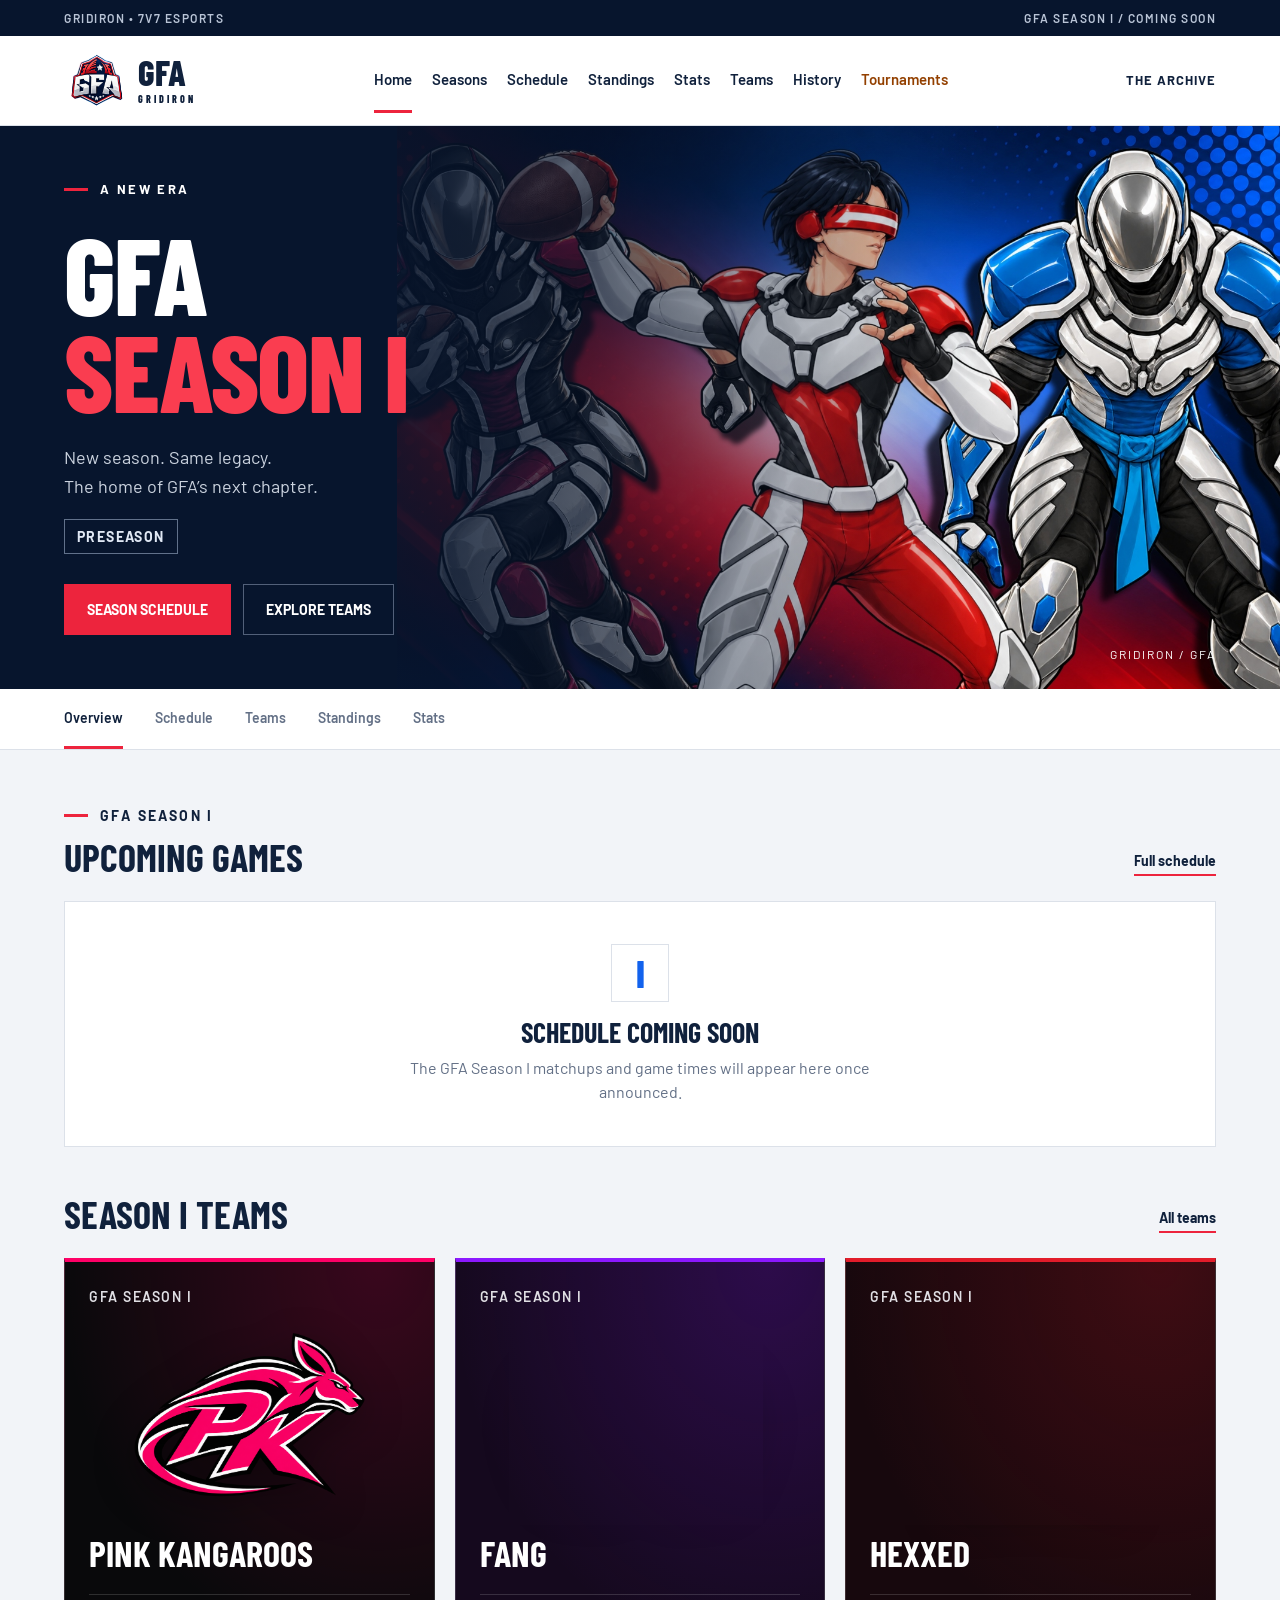
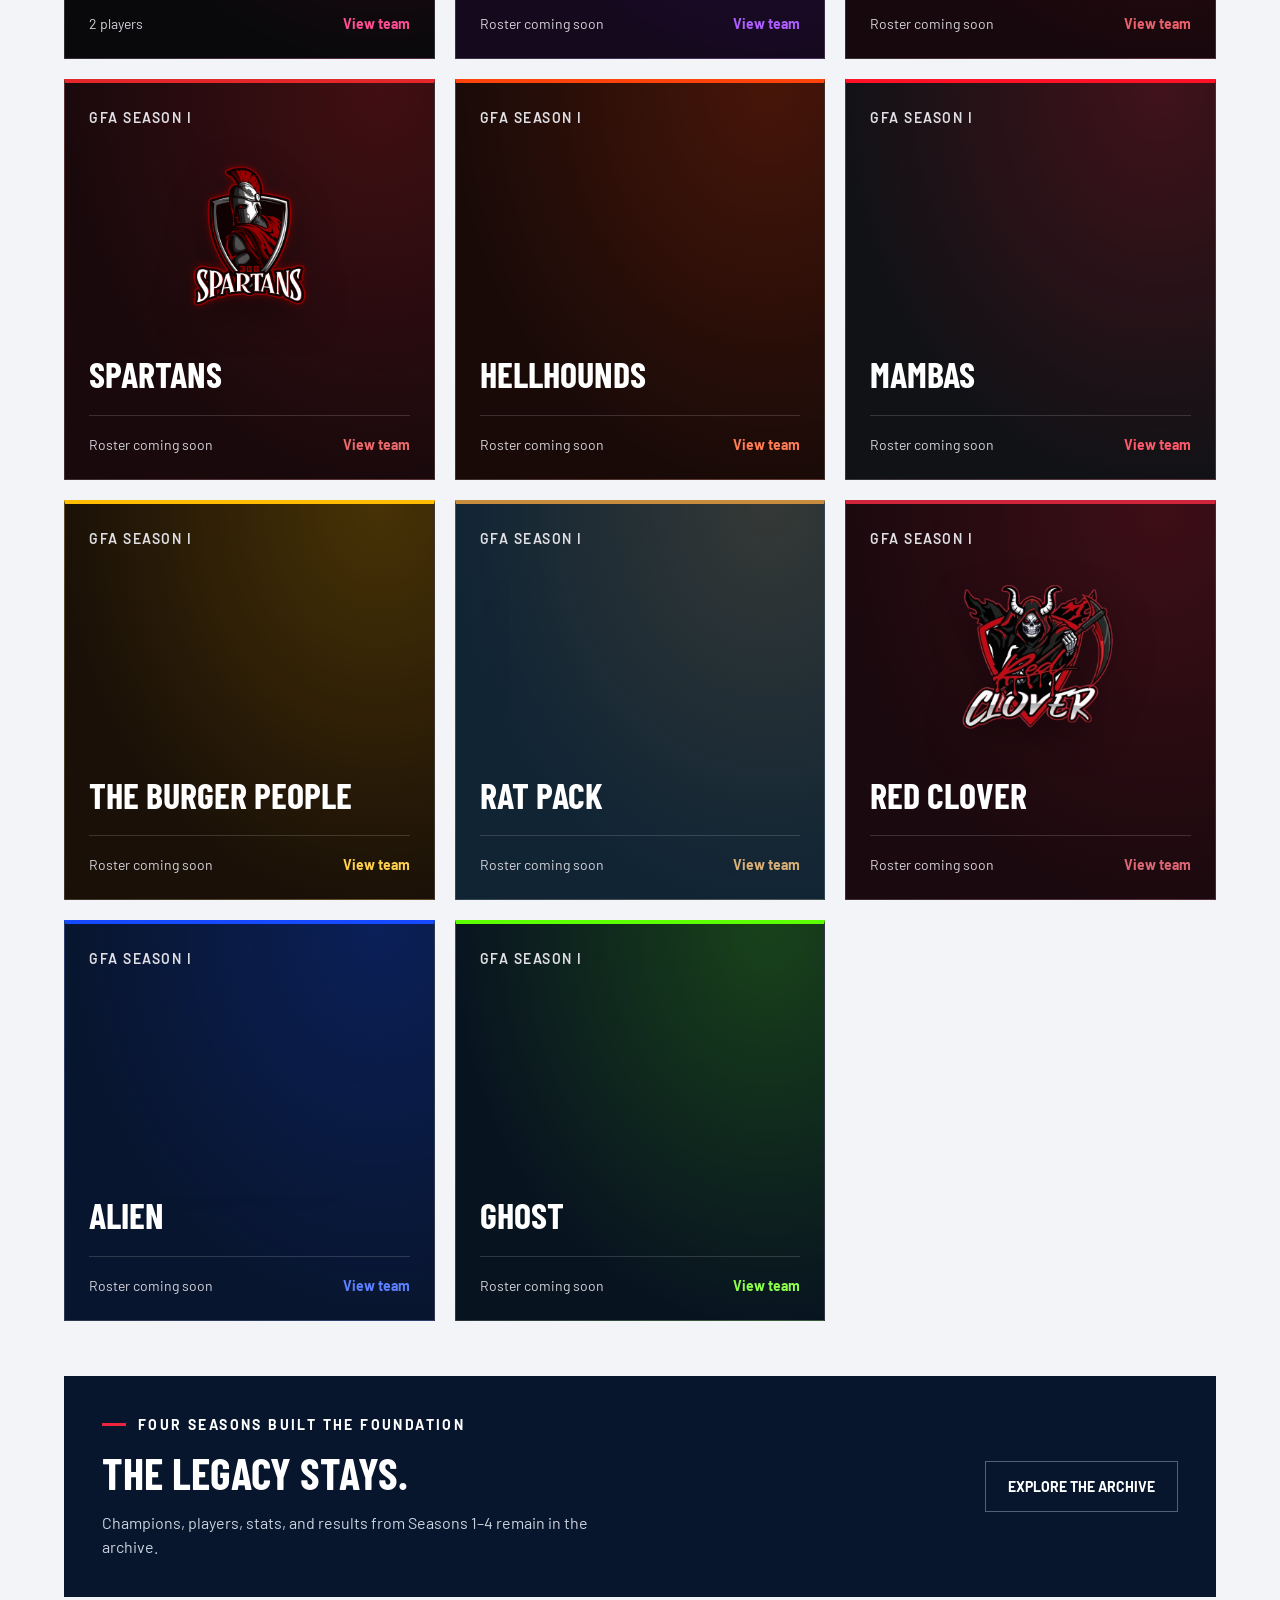
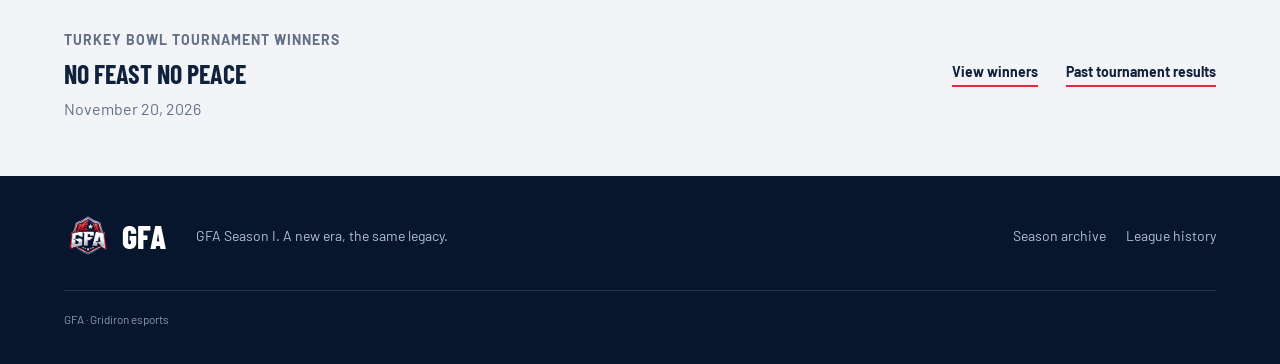
==== commit c158797e: "Add Icczz as Pink Kangaroos RB #4 with game portrait and linked career stats" ====
--- a/index.html
+++ b/index.html
@@ -1,5 +1,5 @@
 <!doctype html>
-<html lang="en"><head><meta charset="utf-8"><meta name="viewport" content="width=device-width,initial-scale=1"><title>GFA Season I | Gridiron League</title><meta name="description" content="The home of GFA Season I. Find upcoming games, team schedules, rosters and player profiles, plus the Seasons 1–4 archive."><link rel="icon" href="assets/logo.png"><link rel="stylesheet" href="style.css?v=20260925-2"><link rel="stylesheet" href="champions.css"><link rel="stylesheet" href="tournament.css?v=20261121-leaders"><link rel="stylesheet" href="current-season.css?v=20261122-teams-batch"></head><body><a class="skip" href="#main">Skip to content</a><div class="topline"><span>GRIDIRON • 7V7 ESPORTS</span><span>GFA SEASON I / COMING SOON</span></div><header><a class="brand" href="#home" aria-label="GFA home"><img src="assets/logo.png" alt="GFA"><span>GFA<span class="brand-small">GRIDIRON</span></span></a><nav aria-label="Main navigation"><a href="#home">Home</a><a href="#seasons">Seasons</a><a href="#games/I" data-current-page="games">Schedule</a><a href="#standings/I" data-current-page="standings">Standings</a><a href="#stats/I" data-current-page="stats">Stats</a><a href="#teams/I" data-current-page="teams">Teams</a><a href="#history">History</a><a class="tourney-nav" href="halloween-horror-nights/">Tournaments</a></nav><a class="archive-link" href="#seasons">THE ARCHIVE</a></header><main id="main" tabindex="-1"><p class="loading">Loading GFA Season I…</p></main><footer><a class="footer-brand" href="#home"><img src="assets/logo.png" alt="">GFA</a><p>GFA Season I. A new era, the same legacy.</p><div><a href="#seasons">Season archive</a><a href="#history">League history</a></div><small>GFA · Gridiron esports</small></footer><script src="tournament.js?v=20261121-leaders"></script><script src="current-season.js?v=20261122-teams-batch"></script><script src="app.js?v=20261122-teams-batch"></script><script src="team-enhance.js?v=20260925"></script></body></html>
+<html lang="en"><head><meta charset="utf-8"><meta name="viewport" content="width=device-width,initial-scale=1"><title>GFA Season I | Gridiron League</title><meta name="description" content="The home of GFA Season I. Find upcoming games, team schedules, rosters and player profiles, plus the Seasons 1–4 archive."><link rel="icon" href="assets/logo.png"><link rel="stylesheet" href="style.css?v=20260925-2"><link rel="stylesheet" href="champions.css"><link rel="stylesheet" href="tournament.css?v=20261121-leaders"><link rel="stylesheet" href="current-season.css?v=20261122-teams-batch"></head><body><a class="skip" href="#main">Skip to content</a><div class="topline"><span>GRIDIRON • 7V7 ESPORTS</span><span>GFA SEASON I / COMING SOON</span></div><header><a class="brand" href="#home" aria-label="GFA home"><img src="assets/logo.png" alt="GFA"><span>GFA<span class="brand-small">GRIDIRON</span></span></a><nav aria-label="Main navigation"><a href="#home">Home</a><a href="#seasons">Seasons</a><a href="#games/I" data-current-page="games">Schedule</a><a href="#standings/I" data-current-page="standings">Standings</a><a href="#stats/I" data-current-page="stats">Stats</a><a href="#teams/I" data-current-page="teams">Teams</a><a href="#history">History</a><a class="tourney-nav" href="halloween-horror-nights/">Tournaments</a></nav><a class="archive-link" href="#seasons">THE ARCHIVE</a></header><main id="main" tabindex="-1"><p class="loading">Loading GFA Season I…</p></main><footer><a class="footer-brand" href="#home"><img src="assets/logo.png" alt="">GFA</a><p>GFA Season I. A new era, the same legacy.</p><div><a href="#seasons">Season archive</a><a href="#history">League history</a></div><small>GFA · Gridiron esports</small></footer><script src="tournament.js?v=20261121-leaders"></script><script src="current-season.js?v=20261122-icczz"></script><script src="app.js?v=20261122-icczz"></script><script src="team-enhance.js?v=20260925"></script></body></html>
 
 
 
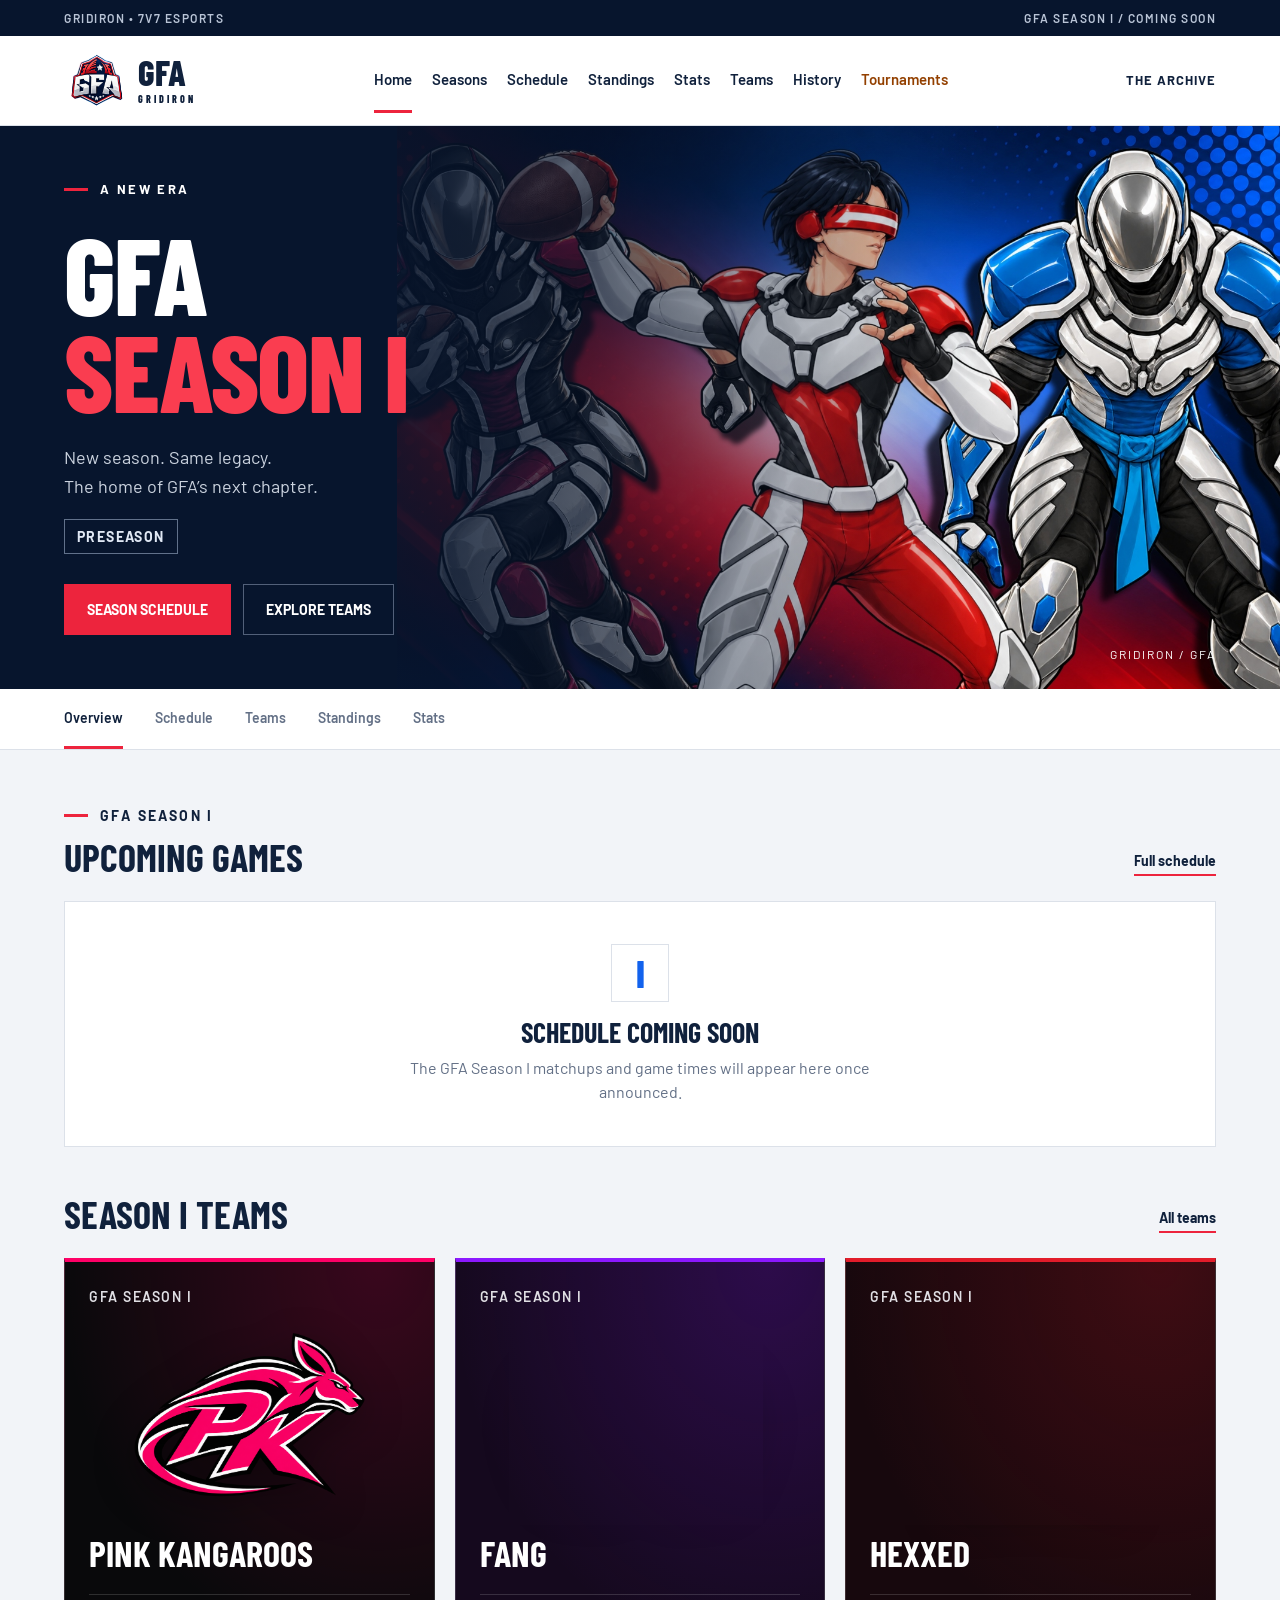
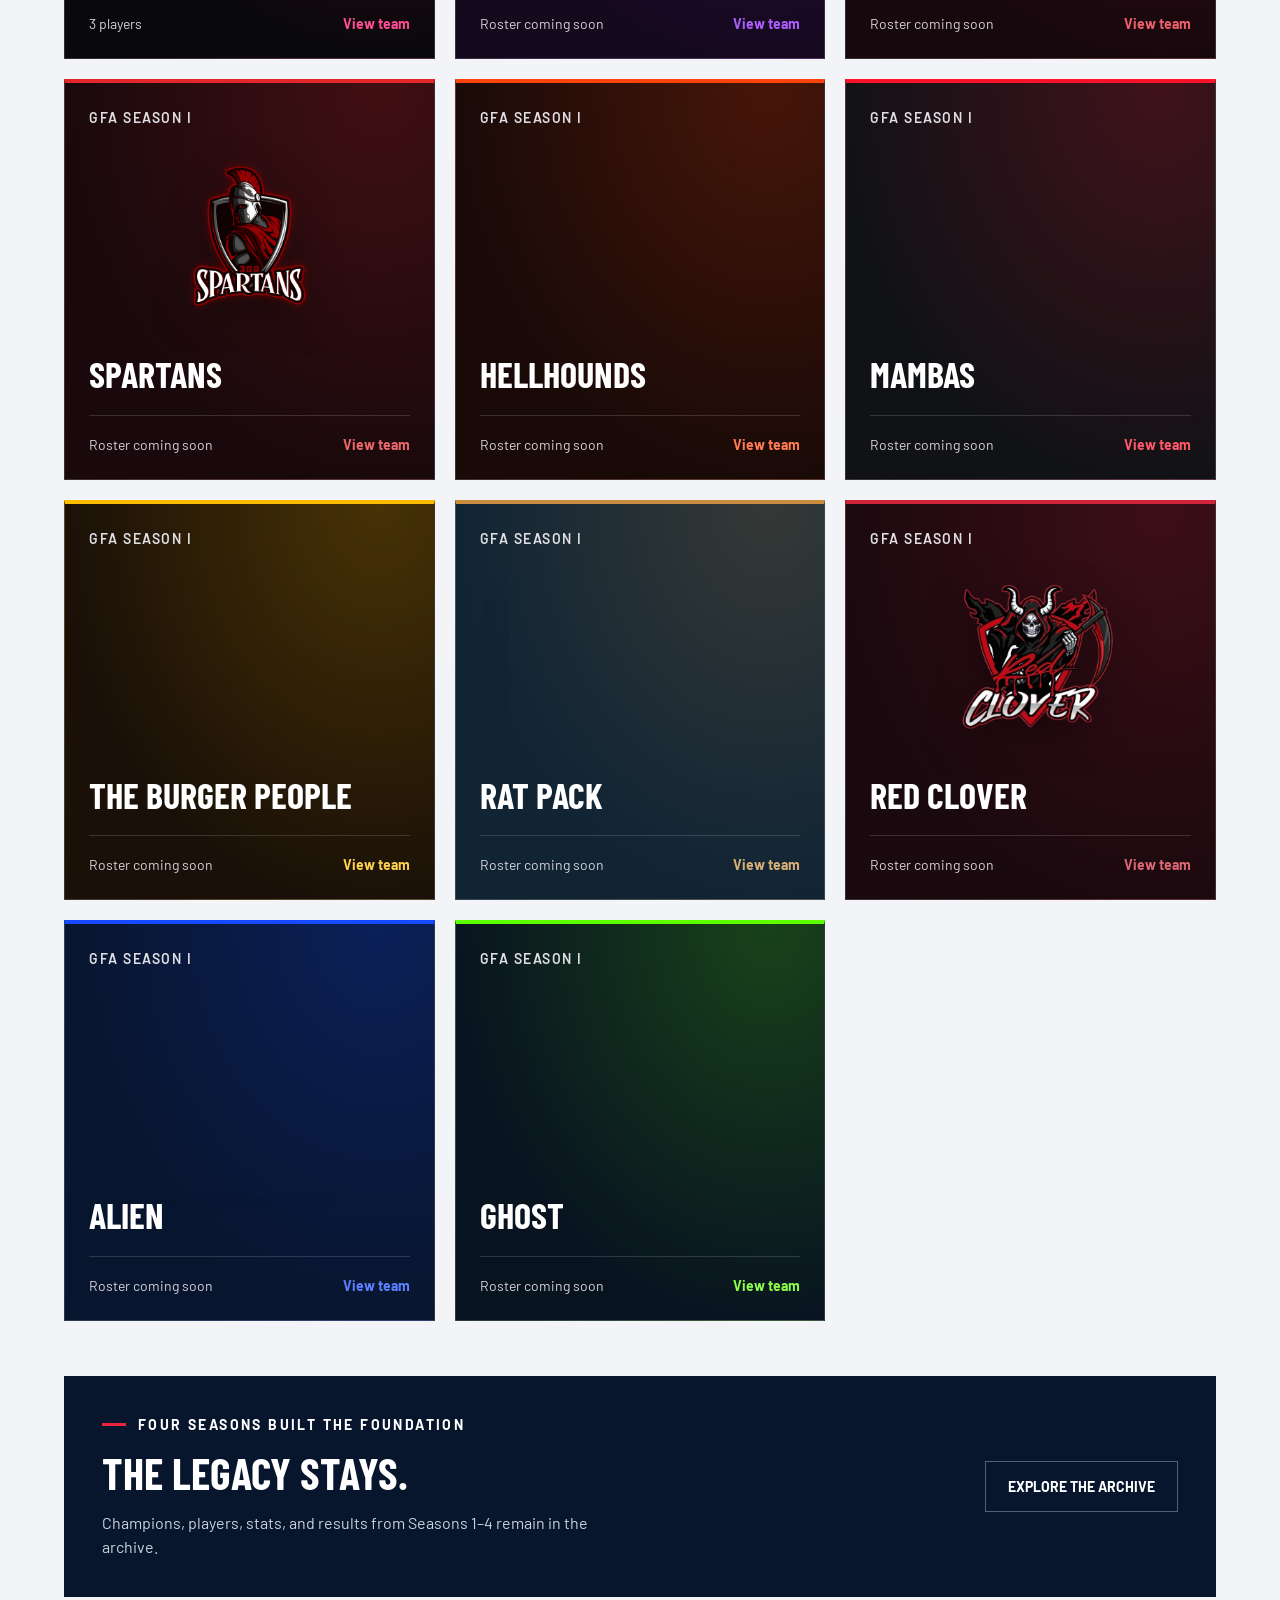
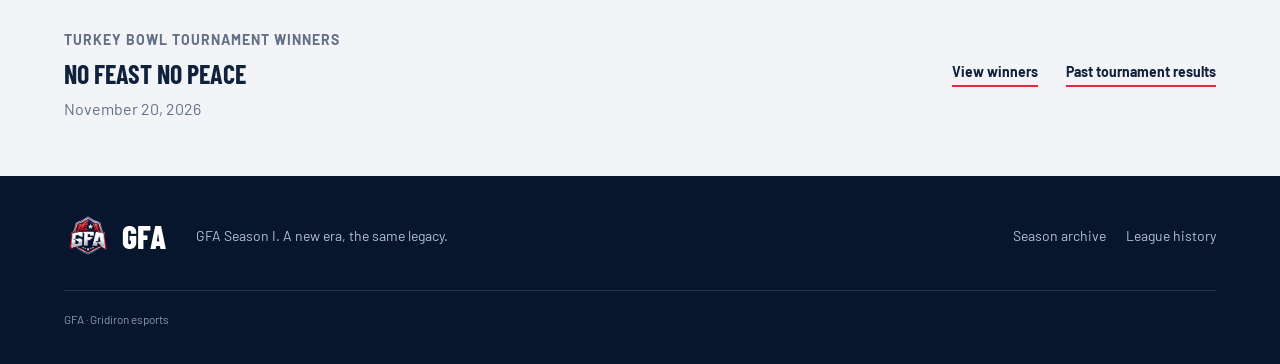
==== commit 43c4251d: "Add Lunar at quarterback for Pink Kangaroos with pink game portrait" ====
--- a/index.html
+++ b/index.html
@@ -1,5 +1,5 @@
 <!doctype html>
-<html lang="en"><head><meta charset="utf-8"><meta name="viewport" content="width=device-width,initial-scale=1"><title>GFA Season I | Gridiron League</title><meta name="description" content="The home of GFA Season I. Find upcoming games, team schedules, rosters and player profiles, plus the Seasons 1–4 archive."><link rel="icon" href="assets/logo.png"><link rel="stylesheet" href="style.css?v=20260925-2"><link rel="stylesheet" href="champions.css"><link rel="stylesheet" href="tournament.css?v=20261121-leaders"><link rel="stylesheet" href="current-season.css?v=20261122-teams-batch"></head><body><a class="skip" href="#main">Skip to content</a><div class="topline"><span>GRIDIRON • 7V7 ESPORTS</span><span>GFA SEASON I / COMING SOON</span></div><header><a class="brand" href="#home" aria-label="GFA home"><img src="assets/logo.png" alt="GFA"><span>GFA<span class="brand-small">GRIDIRON</span></span></a><nav aria-label="Main navigation"><a href="#home">Home</a><a href="#seasons">Seasons</a><a href="#games/I" data-current-page="games">Schedule</a><a href="#standings/I" data-current-page="standings">Standings</a><a href="#stats/I" data-current-page="stats">Stats</a><a href="#teams/I" data-current-page="teams">Teams</a><a href="#history">History</a><a class="tourney-nav" href="halloween-horror-nights/">Tournaments</a></nav><a class="archive-link" href="#seasons">THE ARCHIVE</a></header><main id="main" tabindex="-1"><p class="loading">Loading GFA Season I…</p></main><footer><a class="footer-brand" href="#home"><img src="assets/logo.png" alt="">GFA</a><p>GFA Season I. A new era, the same legacy.</p><div><a href="#seasons">Season archive</a><a href="#history">League history</a></div><small>GFA · Gridiron esports</small></footer><script src="tournament.js?v=20261121-leaders"></script><script src="current-season.js?v=20261122-icczz"></script><script src="app.js?v=20261122-icczz"></script><script src="team-enhance.js?v=20260925"></script></body></html>
+<html lang="en"><head><meta charset="utf-8"><meta name="viewport" content="width=device-width,initial-scale=1"><title>GFA Season I | Gridiron League</title><meta name="description" content="The home of GFA Season I. Find upcoming games, team schedules, rosters and player profiles, plus the Seasons 1–4 archive."><link rel="icon" href="assets/logo.png"><link rel="stylesheet" href="style.css?v=20260925-2"><link rel="stylesheet" href="champions.css"><link rel="stylesheet" href="tournament.css?v=20261121-leaders"><link rel="stylesheet" href="current-season.css?v=20261122-teams-batch"></head><body><a class="skip" href="#main">Skip to content</a><div class="topline"><span>GRIDIRON • 7V7 ESPORTS</span><span>GFA SEASON I / COMING SOON</span></div><header><a class="brand" href="#home" aria-label="GFA home"><img src="assets/logo.png" alt="GFA"><span>GFA<span class="brand-small">GRIDIRON</span></span></a><nav aria-label="Main navigation"><a href="#home">Home</a><a href="#seasons">Seasons</a><a href="#games/I" data-current-page="games">Schedule</a><a href="#standings/I" data-current-page="standings">Standings</a><a href="#stats/I" data-current-page="stats">Stats</a><a href="#teams/I" data-current-page="teams">Teams</a><a href="#history">History</a><a class="tourney-nav" href="halloween-horror-nights/">Tournaments</a></nav><a class="archive-link" href="#seasons">THE ARCHIVE</a></header><main id="main" tabindex="-1"><p class="loading">Loading GFA Season I…</p></main><footer><a class="footer-brand" href="#home"><img src="assets/logo.png" alt="">GFA</a><p>GFA Season I. A new era, the same legacy.</p><div><a href="#seasons">Season archive</a><a href="#history">League history</a></div><small>GFA · Gridiron esports</small></footer><script src="tournament.js?v=20261121-leaders"></script><script src="current-season.js?v=20261122-lunar"></script><script src="app.js?v=20261122-lunar"></script><script src="team-enhance.js?v=20260925"></script></body></html>
 
 
 
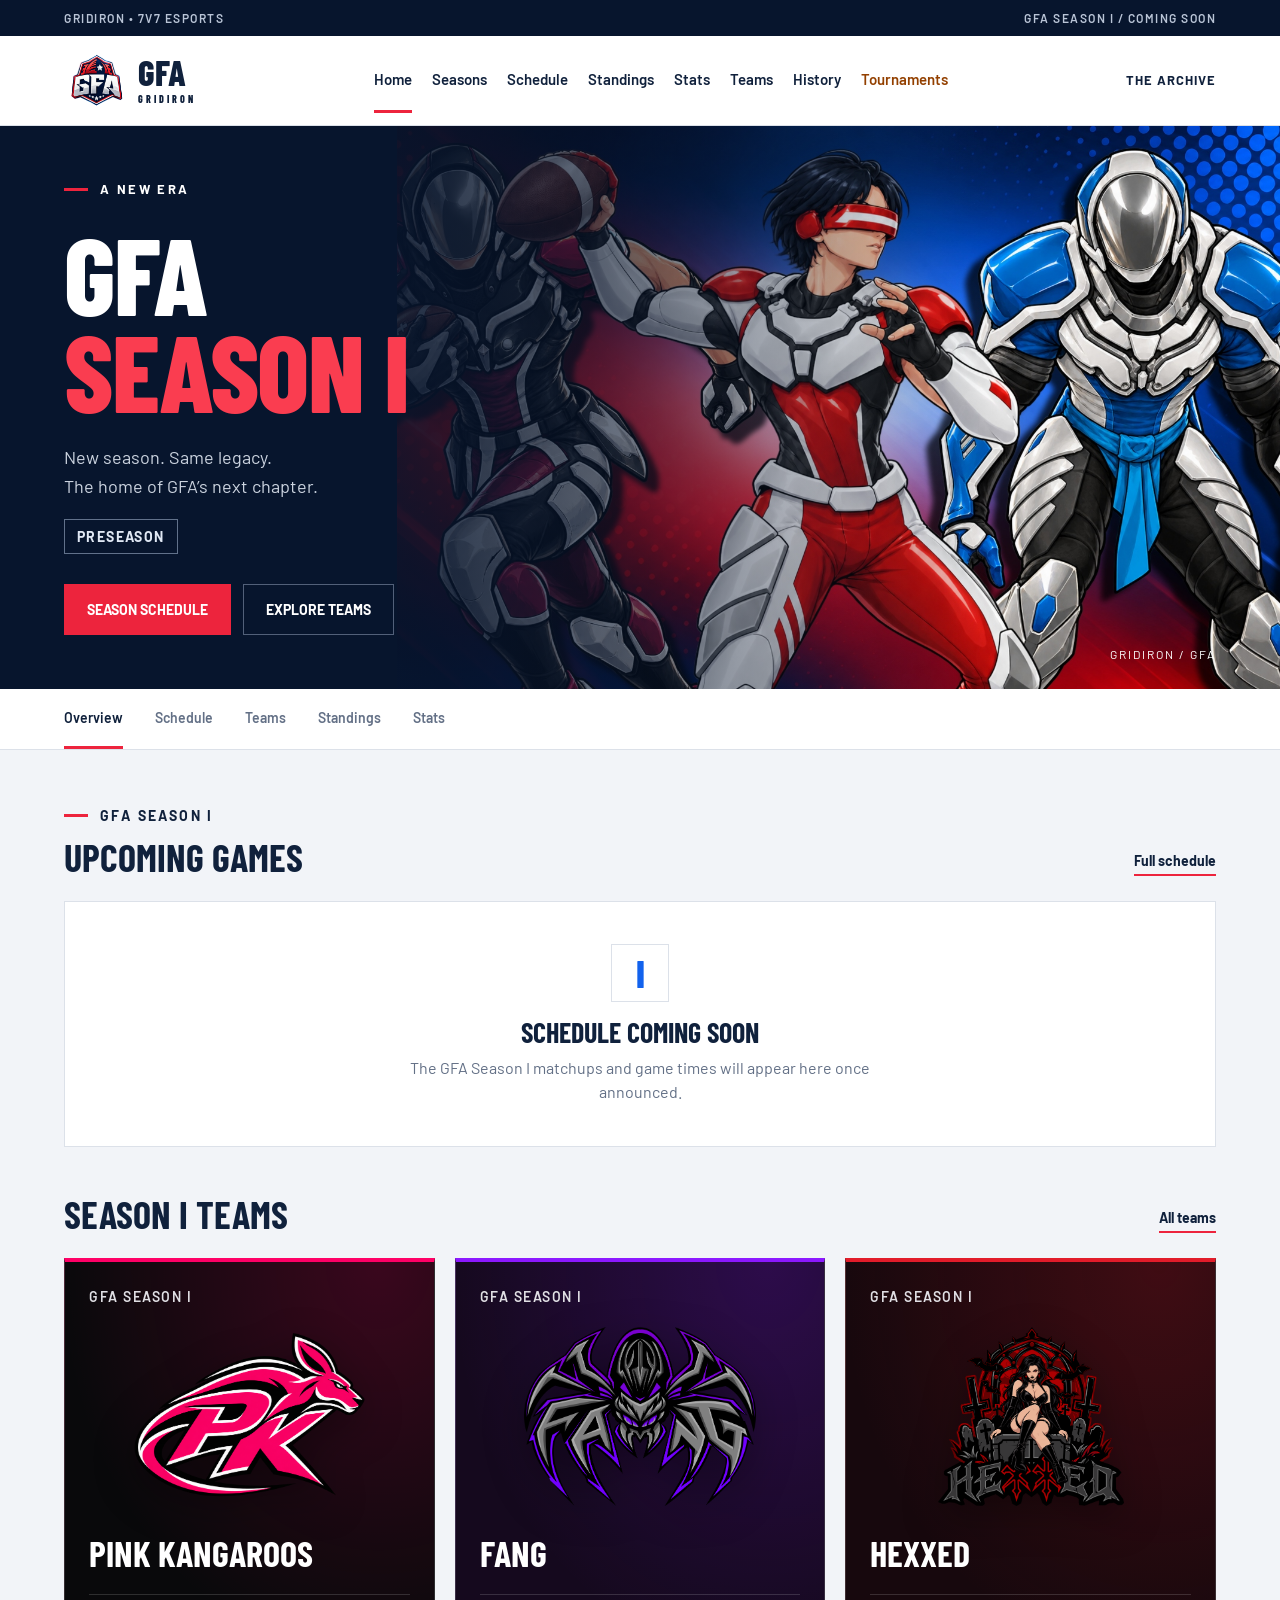
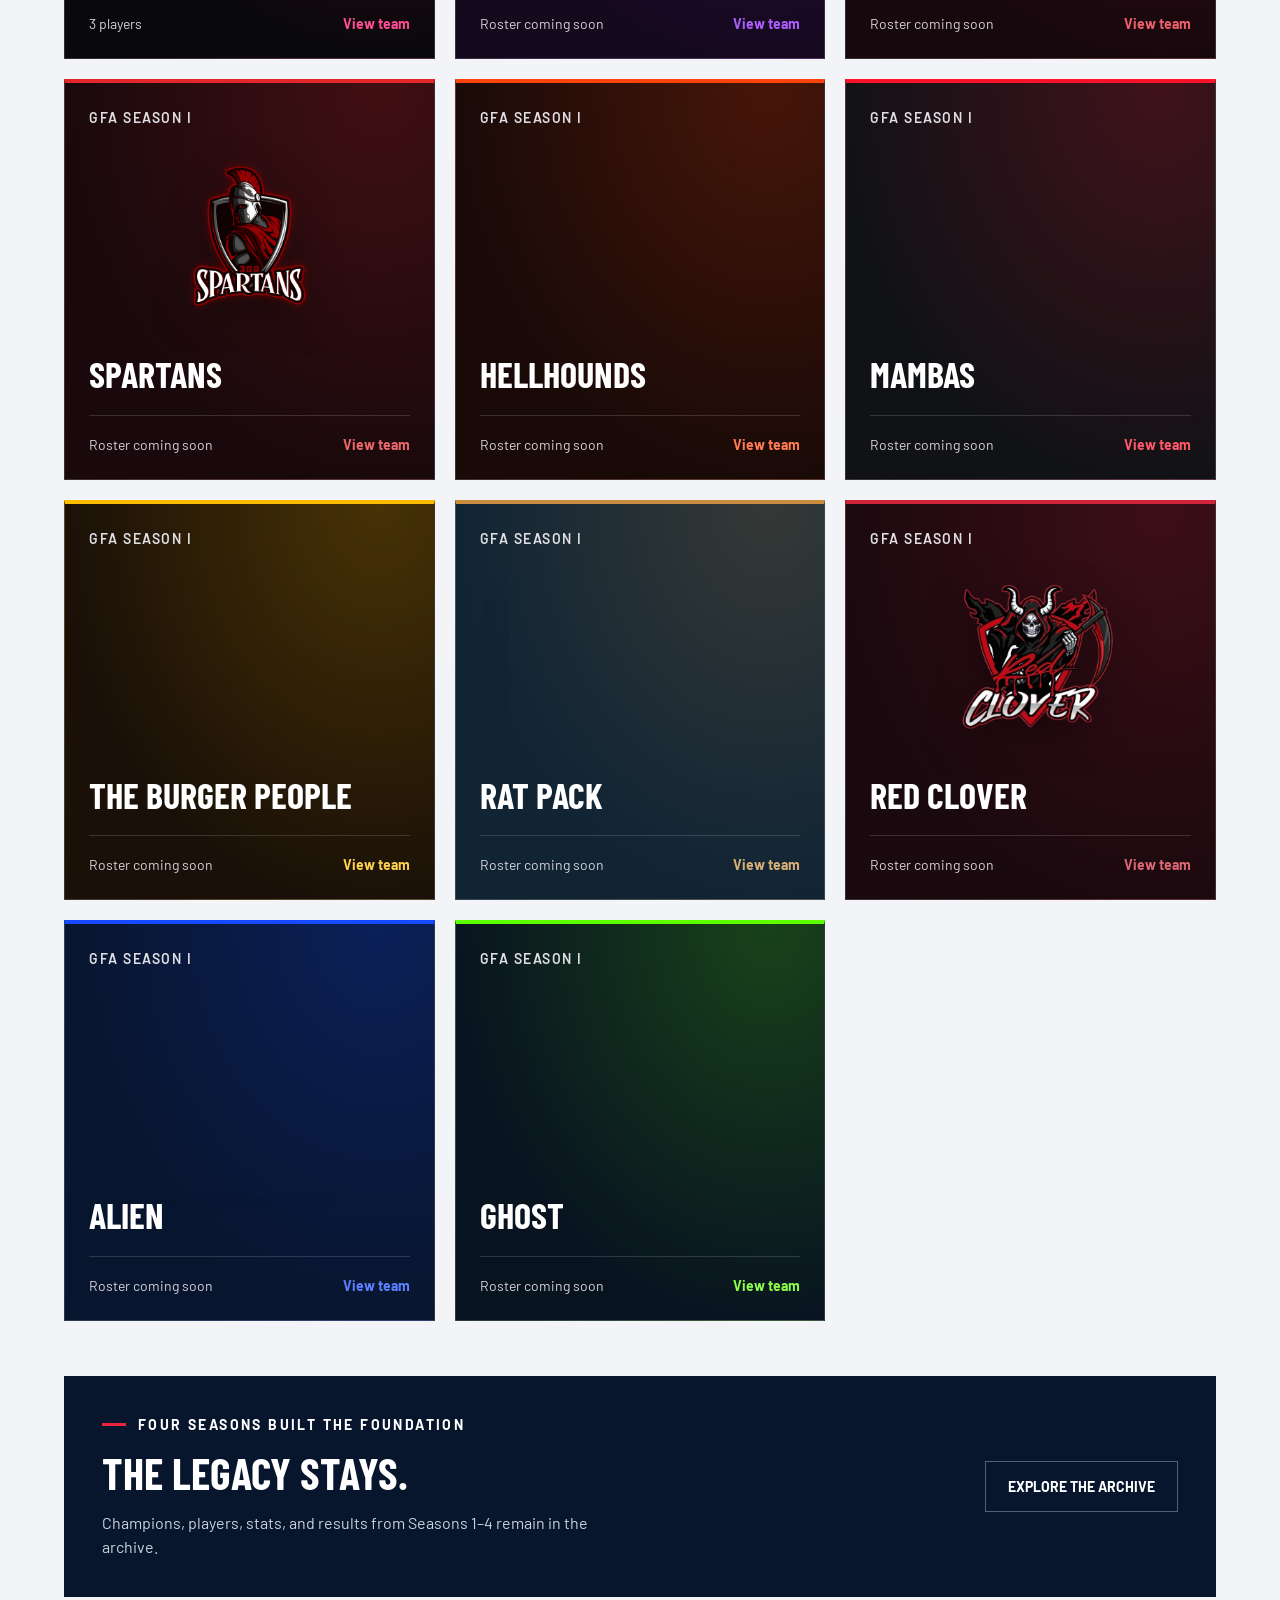
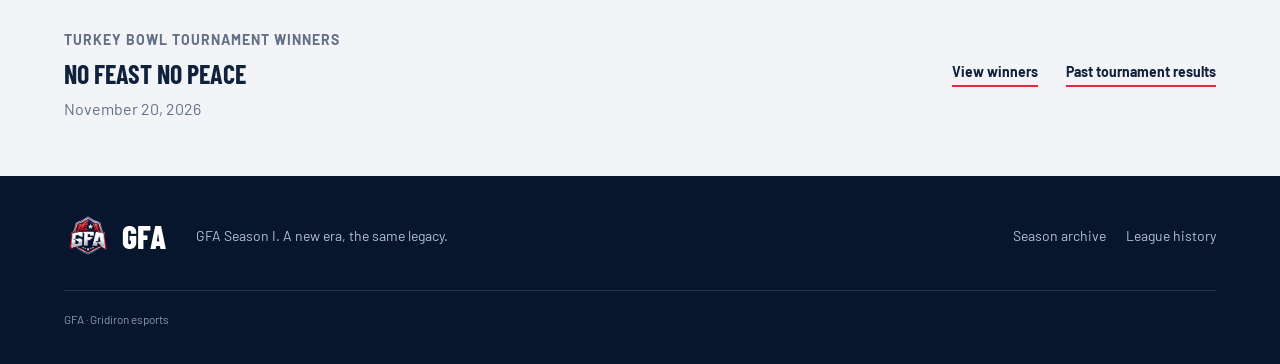
==== commit 5e984f04: "Order all team and championship rosters by QB, WR, RB, OL, Flex" ====
--- a/index.html
+++ b/index.html
@@ -1,5 +1,5 @@
 <!doctype html>
-<html lang="en"><head><meta charset="utf-8"><meta name="viewport" content="width=device-width,initial-scale=1"><title>GFA Season I | Gridiron League</title><meta name="description" content="The home of GFA Season I. Find upcoming games, team schedules, rosters and player profiles, plus the Seasons 1–4 archive."><link rel="icon" href="assets/logo.png"><link rel="stylesheet" href="style.css?v=20260925-2"><link rel="stylesheet" href="champions.css"><link rel="stylesheet" href="tournament.css?v=20261121-leaders"><link rel="stylesheet" href="current-season.css?v=20261122-teams-batch"></head><body><a class="skip" href="#main">Skip to content</a><div class="topline"><span>GRIDIRON • 7V7 ESPORTS</span><span>GFA SEASON I / COMING SOON</span></div><header><a class="brand" href="#home" aria-label="GFA home"><img src="assets/logo.png" alt="GFA"><span>GFA<span class="brand-small">GRIDIRON</span></span></a><nav aria-label="Main navigation"><a href="#home">Home</a><a href="#seasons">Seasons</a><a href="#games/I" data-current-page="games">Schedule</a><a href="#standings/I" data-current-page="standings">Standings</a><a href="#stats/I" data-current-page="stats">Stats</a><a href="#teams/I" data-current-page="teams">Teams</a><a href="#history">History</a><a class="tourney-nav" href="halloween-horror-nights/">Tournaments</a></nav><a class="archive-link" href="#seasons">THE ARCHIVE</a></header><main id="main" tabindex="-1"><p class="loading">Loading GFA Season I…</p></main><footer><a class="footer-brand" href="#home"><img src="assets/logo.png" alt="">GFA</a><p>GFA Season I. A new era, the same legacy.</p><div><a href="#seasons">Season archive</a><a href="#history">League history</a></div><small>GFA · Gridiron esports</small></footer><script src="tournament.js?v=20261121-leaders"></script><script src="current-season.js?v=20261122-lunar"></script><script src="app.js?v=20261122-lunar"></script><script src="team-enhance.js?v=20260925"></script></body></html>
+<html lang="en"><head><meta charset="utf-8"><meta name="viewport" content="width=device-width,initial-scale=1"><title>GFA Season I | Gridiron League</title><meta name="description" content="The home of GFA Season I. Find upcoming games, team schedules, rosters and player profiles, plus the Seasons 1–4 archive."><link rel="icon" href="assets/logo.png"><link rel="stylesheet" href="style.css?v=20260925-2"><link rel="stylesheet" href="champions.css"><link rel="stylesheet" href="tournament.css?v=20261121-leaders"><link rel="stylesheet" href="current-season.css?v=20261122-teams-batch"></head><body><a class="skip" href="#main">Skip to content</a><div class="topline"><span>GRIDIRON • 7V7 ESPORTS</span><span>GFA SEASON I / COMING SOON</span></div><header><a class="brand" href="#home" aria-label="GFA home"><img src="assets/logo.png" alt="GFA"><span>GFA<span class="brand-small">GRIDIRON</span></span></a><nav aria-label="Main navigation"><a href="#home">Home</a><a href="#seasons">Seasons</a><a href="#games/I" data-current-page="games">Schedule</a><a href="#standings/I" data-current-page="standings">Standings</a><a href="#stats/I" data-current-page="stats">Stats</a><a href="#teams/I" data-current-page="teams">Teams</a><a href="#history">History</a><a class="tourney-nav" href="halloween-horror-nights/">Tournaments</a></nav><a class="archive-link" href="#seasons">THE ARCHIVE</a></header><main id="main" tabindex="-1"><p class="loading">Loading GFA Season I…</p></main><footer><a class="footer-brand" href="#home"><img src="assets/logo.png" alt="">GFA</a><p>GFA Season I. A new era, the same legacy.</p><div><a href="#seasons">Season archive</a><a href="#history">League history</a></div><small>GFA · Gridiron esports</small></footer><script src="tournament.js?v=20261121-leaders"></script><script src="current-season.js?v=20261122-roster-order"></script><script src="app.js?v=20261122-roster-order"></script><script src="team-enhance.js?v=20261122-roster-order"></script></body></html>
 
 
 
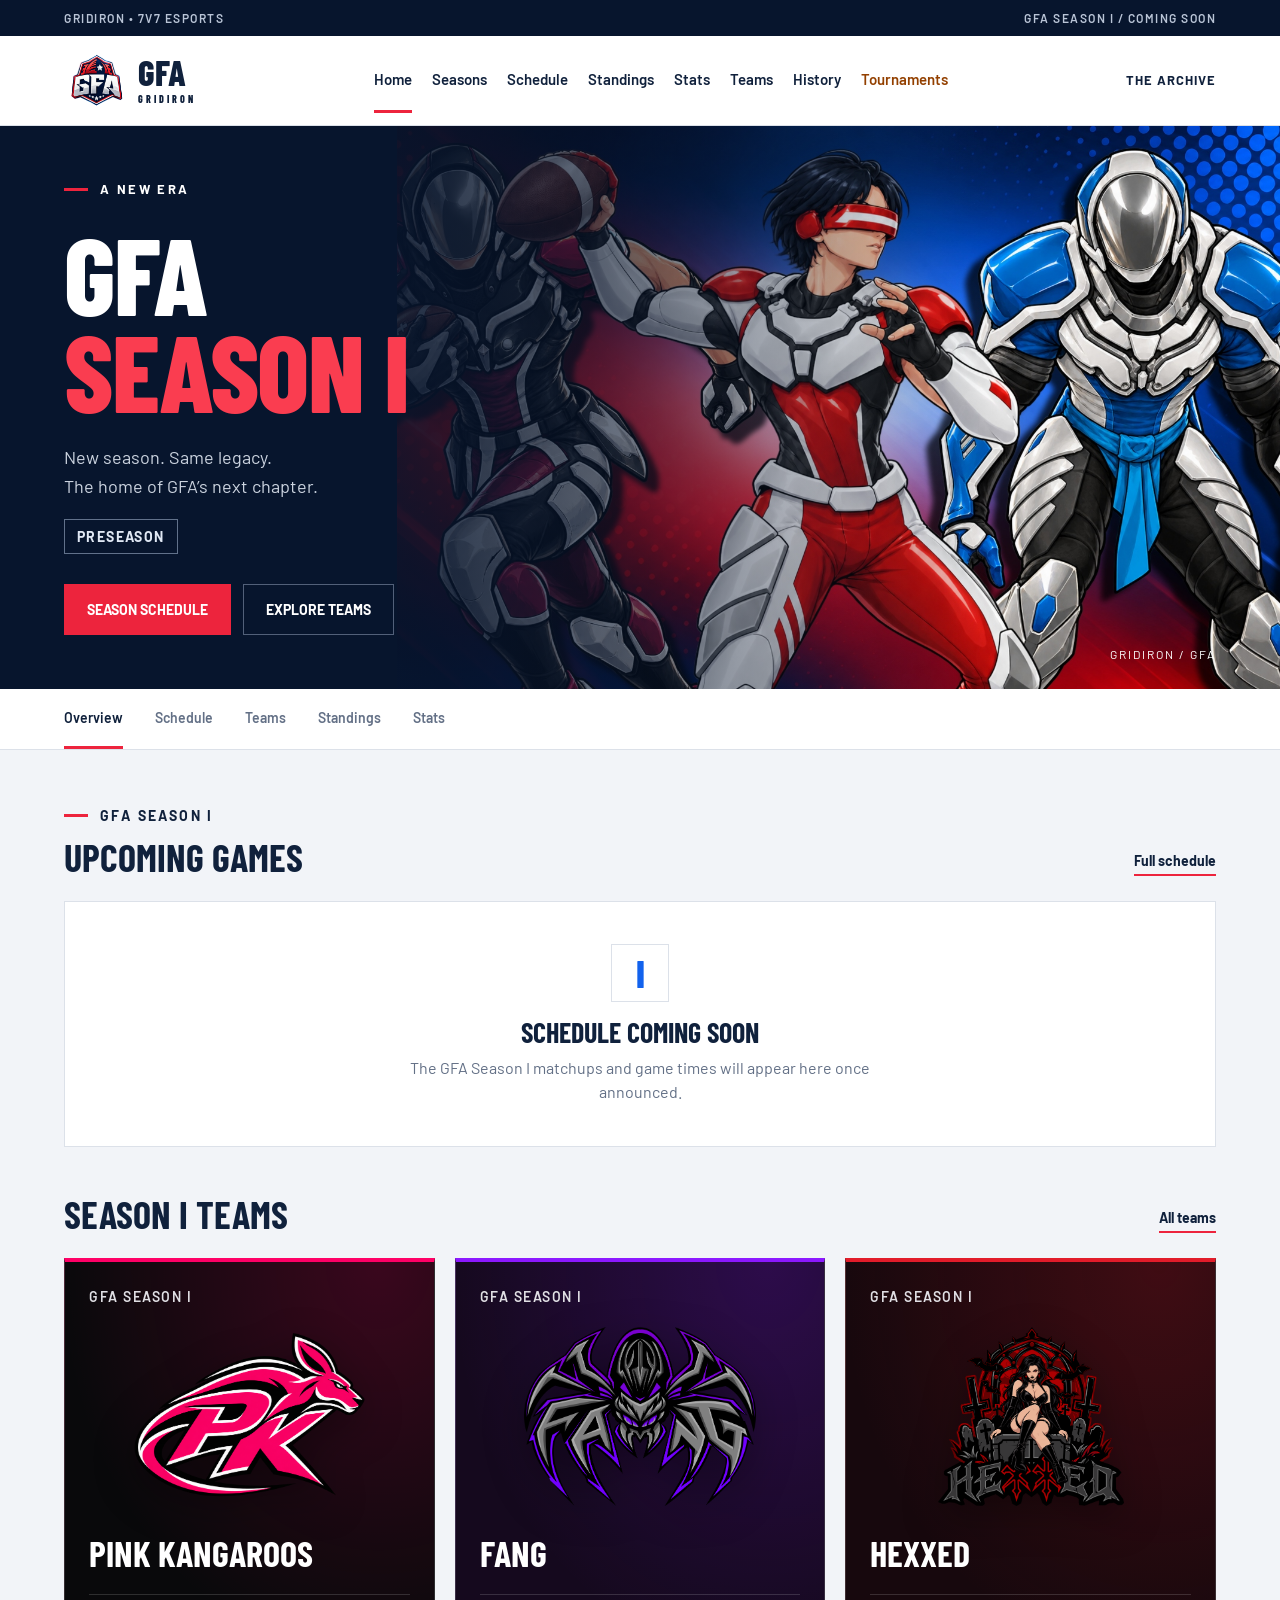
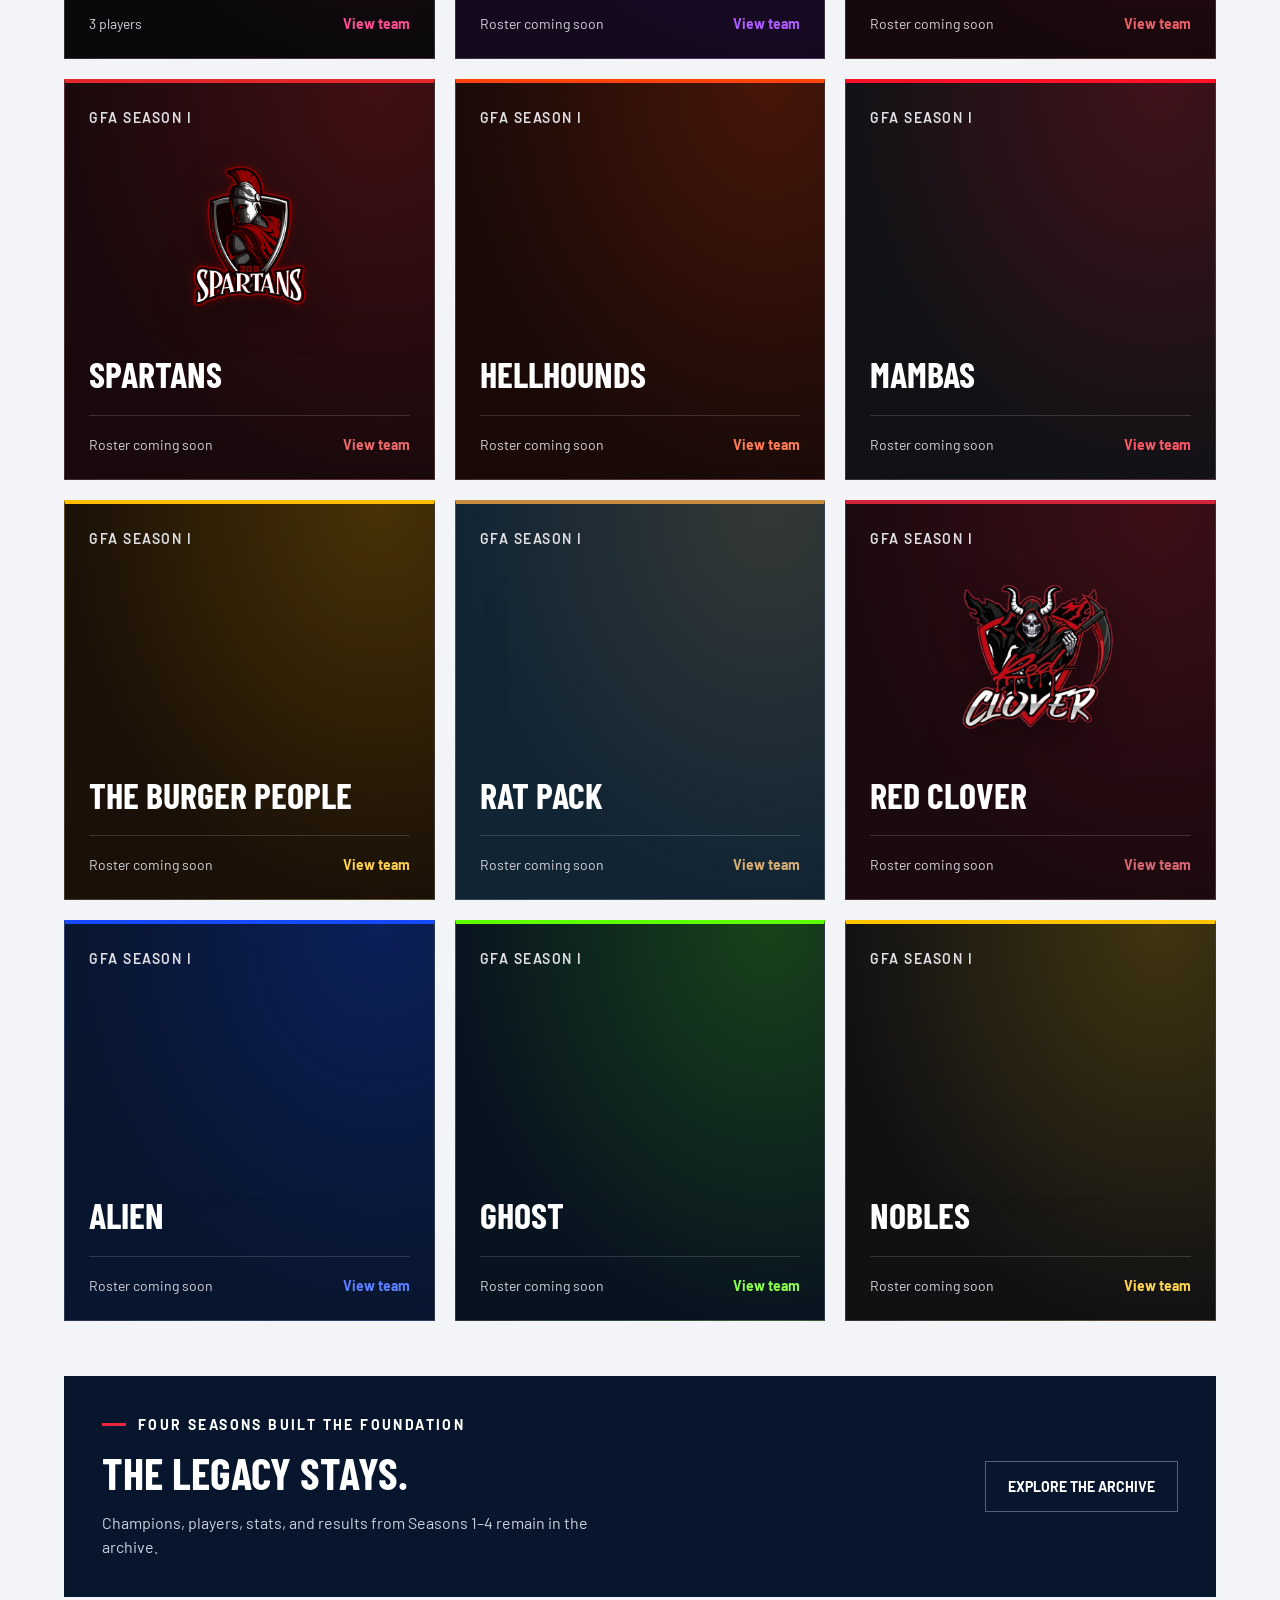
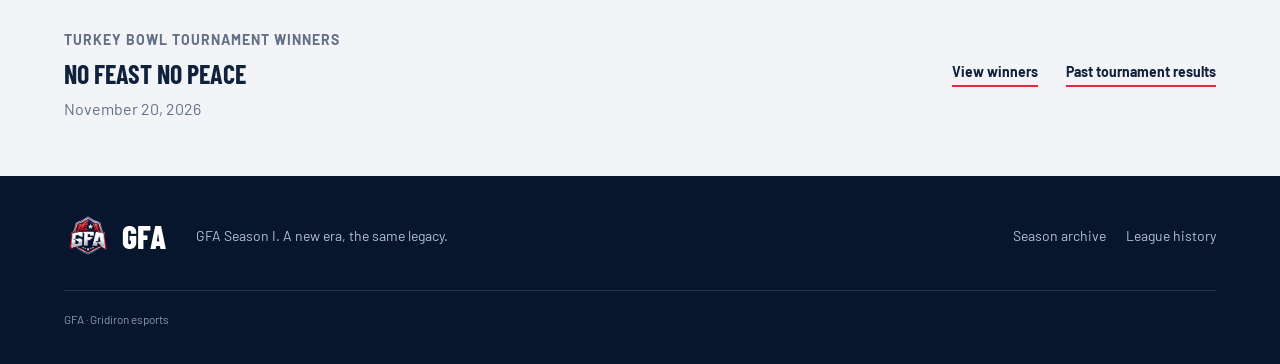
==== commit 6067403f: "Add Nobles to Season I with supplied logo and gold-and-black team theme" ====
--- a/index.html
+++ b/index.html
@@ -1,5 +1,5 @@
 <!doctype html>
-<html lang="en"><head><meta charset="utf-8"><meta name="viewport" content="width=device-width,initial-scale=1"><title>GFA Season I | Gridiron League</title><meta name="description" content="The home of GFA Season I. Find upcoming games, team schedules, rosters and player profiles, plus the Seasons 1–4 archive."><link rel="icon" href="assets/logo.png"><link rel="stylesheet" href="style.css?v=20260925-2"><link rel="stylesheet" href="champions.css"><link rel="stylesheet" href="tournament.css?v=20261121-leaders"><link rel="stylesheet" href="current-season.css?v=20261122-teams-batch"></head><body><a class="skip" href="#main">Skip to content</a><div class="topline"><span>GRIDIRON • 7V7 ESPORTS</span><span>GFA SEASON I / COMING SOON</span></div><header><a class="brand" href="#home" aria-label="GFA home"><img src="assets/logo.png" alt="GFA"><span>GFA<span class="brand-small">GRIDIRON</span></span></a><nav aria-label="Main navigation"><a href="#home">Home</a><a href="#seasons">Seasons</a><a href="#games/I" data-current-page="games">Schedule</a><a href="#standings/I" data-current-page="standings">Standings</a><a href="#stats/I" data-current-page="stats">Stats</a><a href="#teams/I" data-current-page="teams">Teams</a><a href="#history">History</a><a class="tourney-nav" href="halloween-horror-nights/">Tournaments</a></nav><a class="archive-link" href="#seasons">THE ARCHIVE</a></header><main id="main" tabindex="-1"><p class="loading">Loading GFA Season I…</p></main><footer><a class="footer-brand" href="#home"><img src="assets/logo.png" alt="">GFA</a><p>GFA Season I. A new era, the same legacy.</p><div><a href="#seasons">Season archive</a><a href="#history">League history</a></div><small>GFA · Gridiron esports</small></footer><script src="tournament.js?v=20261121-leaders"></script><script src="current-season.js?v=20261122-roster-order"></script><script src="app.js?v=20261122-roster-order"></script><script src="team-enhance.js?v=20261122-roster-order"></script></body></html>
+<html lang="en"><head><meta charset="utf-8"><meta name="viewport" content="width=device-width,initial-scale=1"><title>GFA Season I | Gridiron League</title><meta name="description" content="The home of GFA Season I. Find upcoming games, team schedules, rosters and player profiles, plus the Seasons 1–4 archive."><link rel="icon" href="assets/logo.png"><link rel="stylesheet" href="style.css?v=20260925-2"><link rel="stylesheet" href="champions.css"><link rel="stylesheet" href="tournament.css?v=20261121-leaders"><link rel="stylesheet" href="current-season.css?v=20261122-teams-batch"></head><body><a class="skip" href="#main">Skip to content</a><div class="topline"><span>GRIDIRON • 7V7 ESPORTS</span><span>GFA SEASON I / COMING SOON</span></div><header><a class="brand" href="#home" aria-label="GFA home"><img src="assets/logo.png" alt="GFA"><span>GFA<span class="brand-small">GRIDIRON</span></span></a><nav aria-label="Main navigation"><a href="#home">Home</a><a href="#seasons">Seasons</a><a href="#games/I" data-current-page="games">Schedule</a><a href="#standings/I" data-current-page="standings">Standings</a><a href="#stats/I" data-current-page="stats">Stats</a><a href="#teams/I" data-current-page="teams">Teams</a><a href="#history">History</a><a class="tourney-nav" href="halloween-horror-nights/">Tournaments</a></nav><a class="archive-link" href="#seasons">THE ARCHIVE</a></header><main id="main" tabindex="-1"><p class="loading">Loading GFA Season I…</p></main><footer><a class="footer-brand" href="#home"><img src="assets/logo.png" alt="">GFA</a><p>GFA Season I. A new era, the same legacy.</p><div><a href="#seasons">Season archive</a><a href="#history">League history</a></div><small>GFA · Gridiron esports</small></footer><script src="tournament.js?v=20261121-leaders"></script><script src="current-season.js?v=20261122-roster-order"></script><script src="app.js?v=20261122-nobles"></script><script src="team-enhance.js?v=20261122-roster-order"></script></body></html>
 
 
 
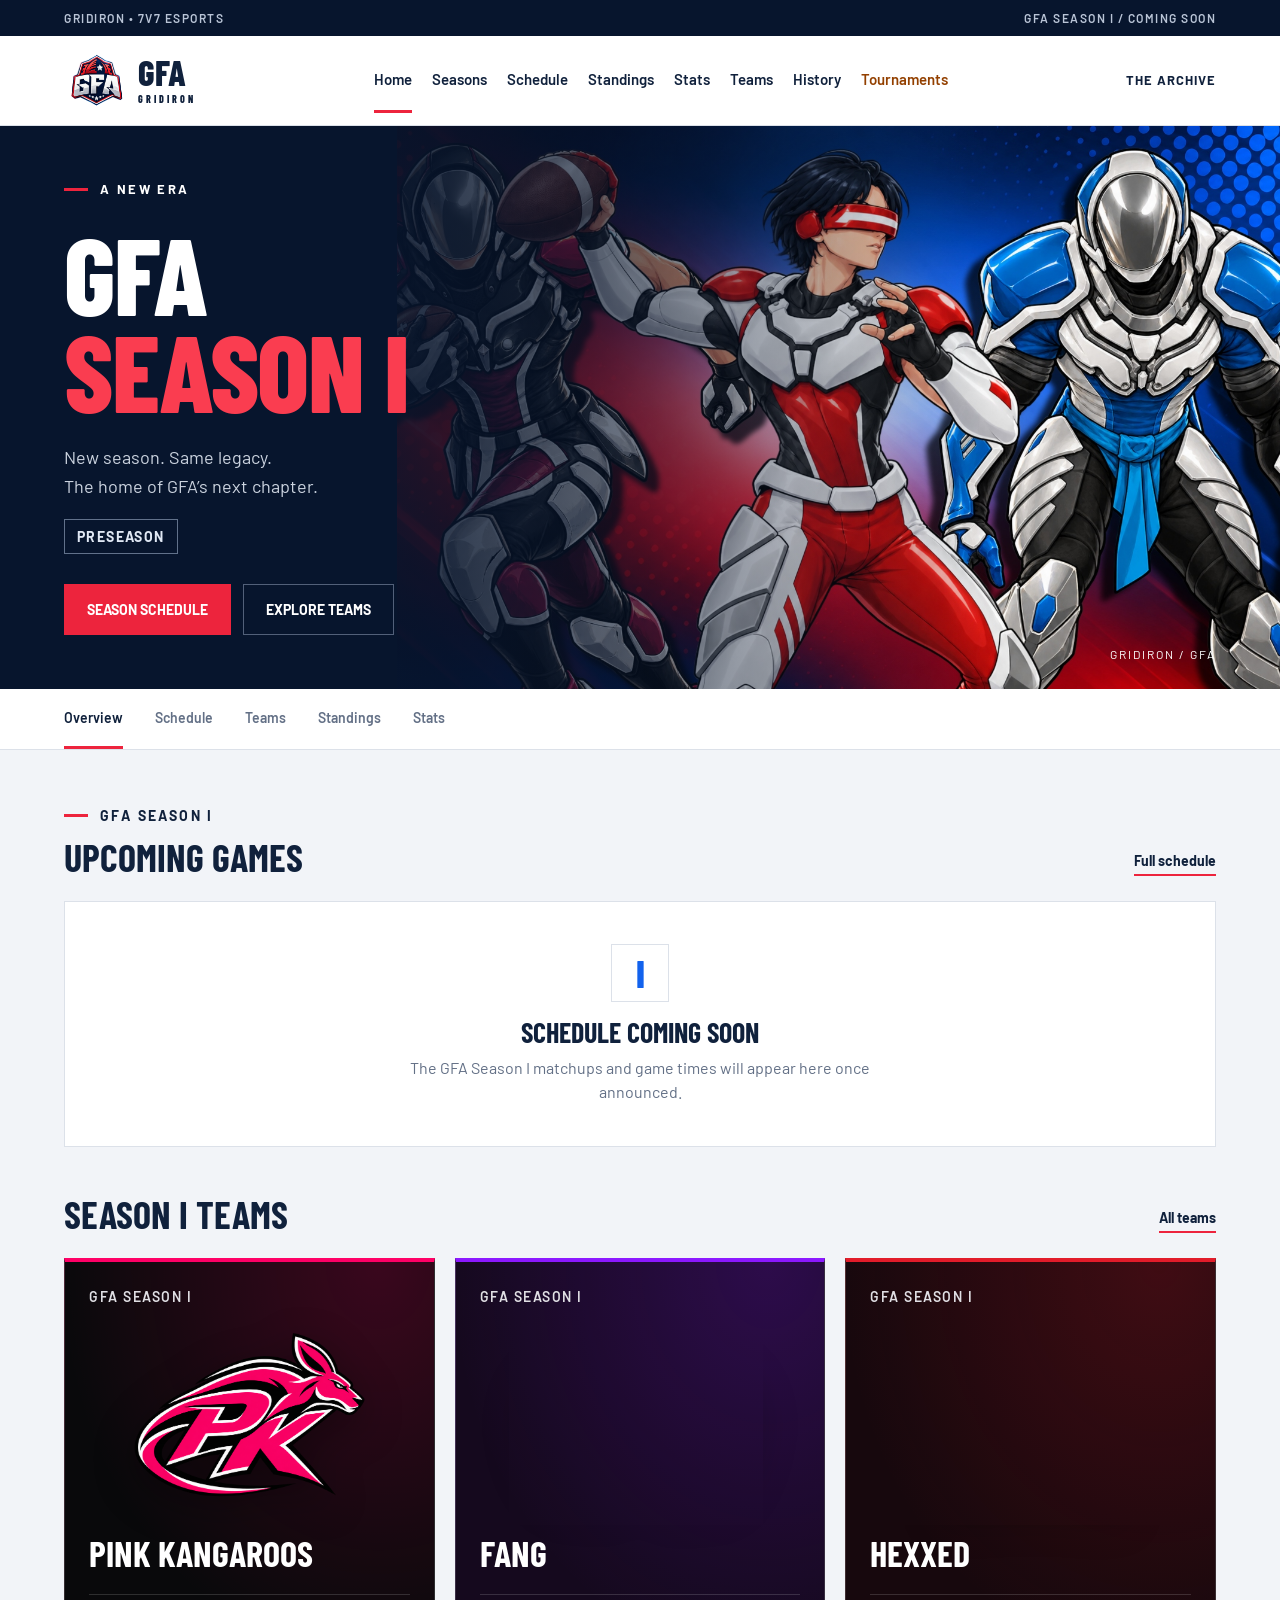
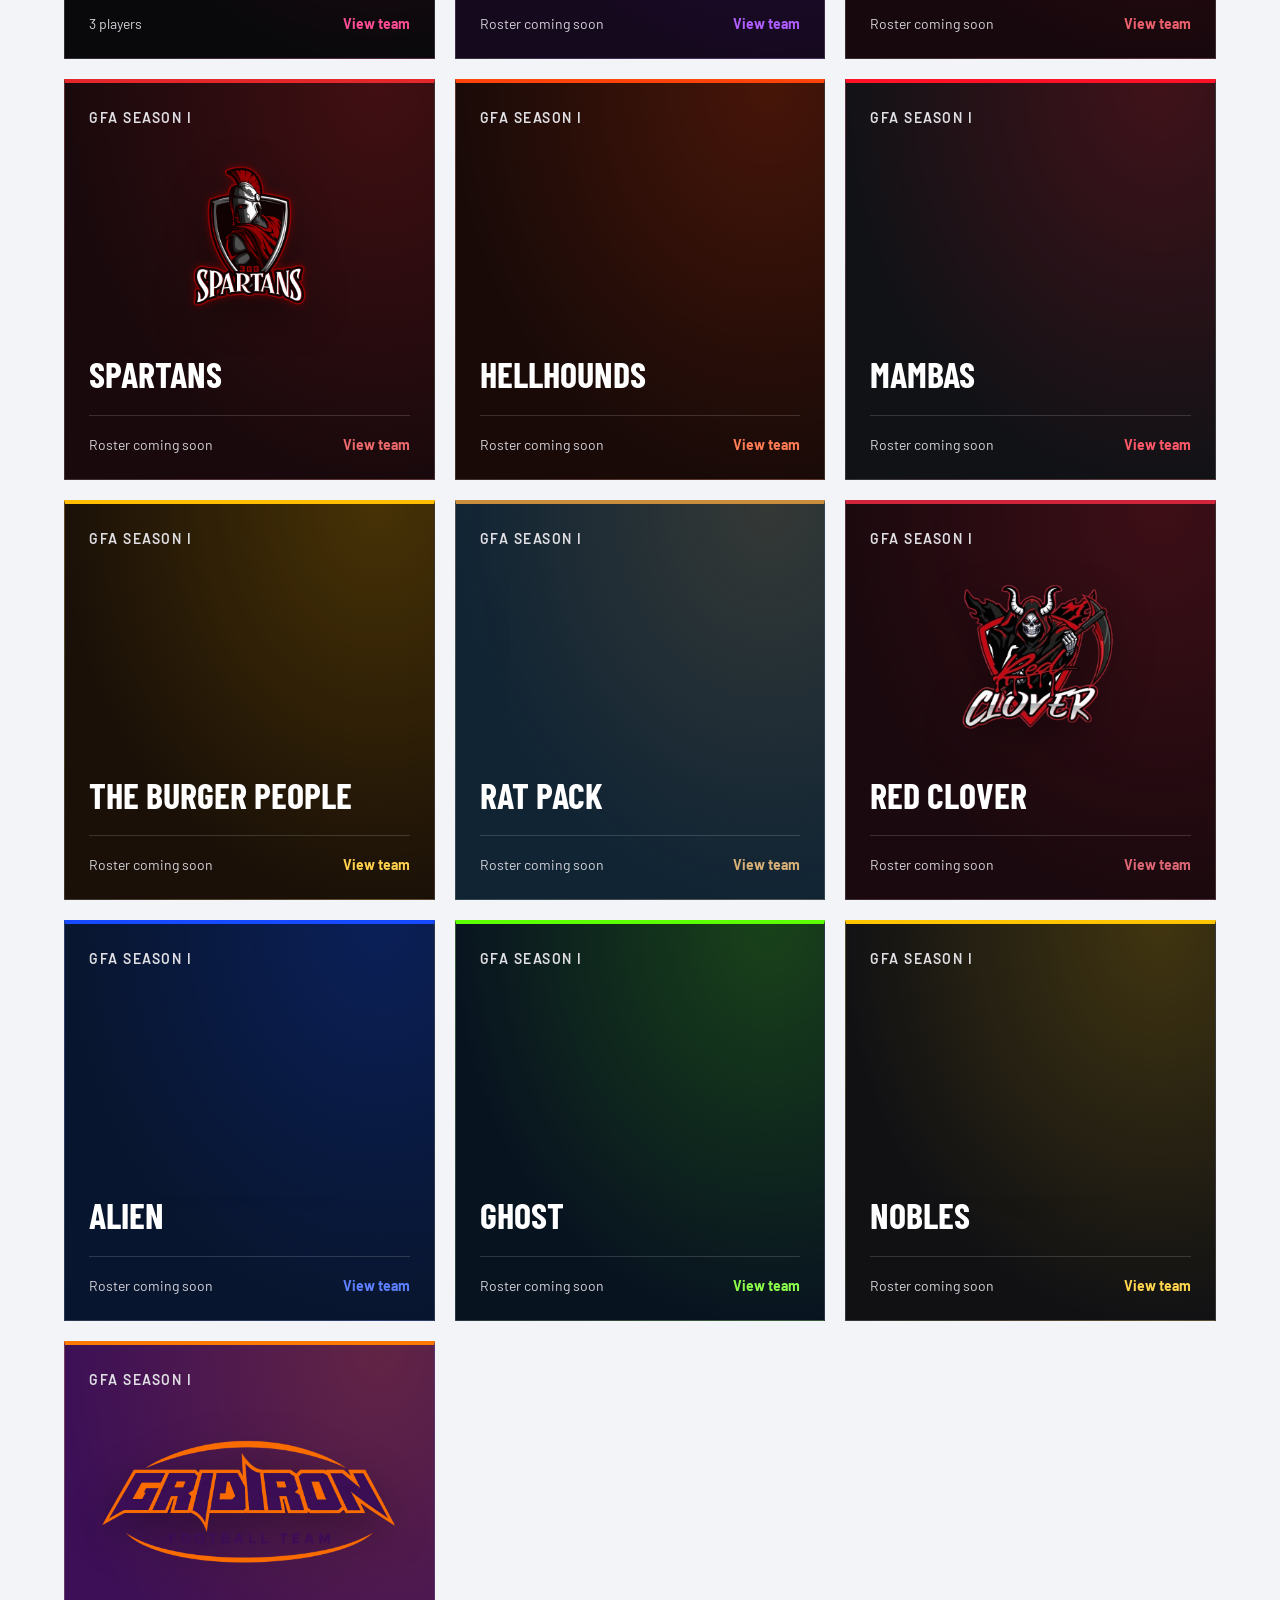
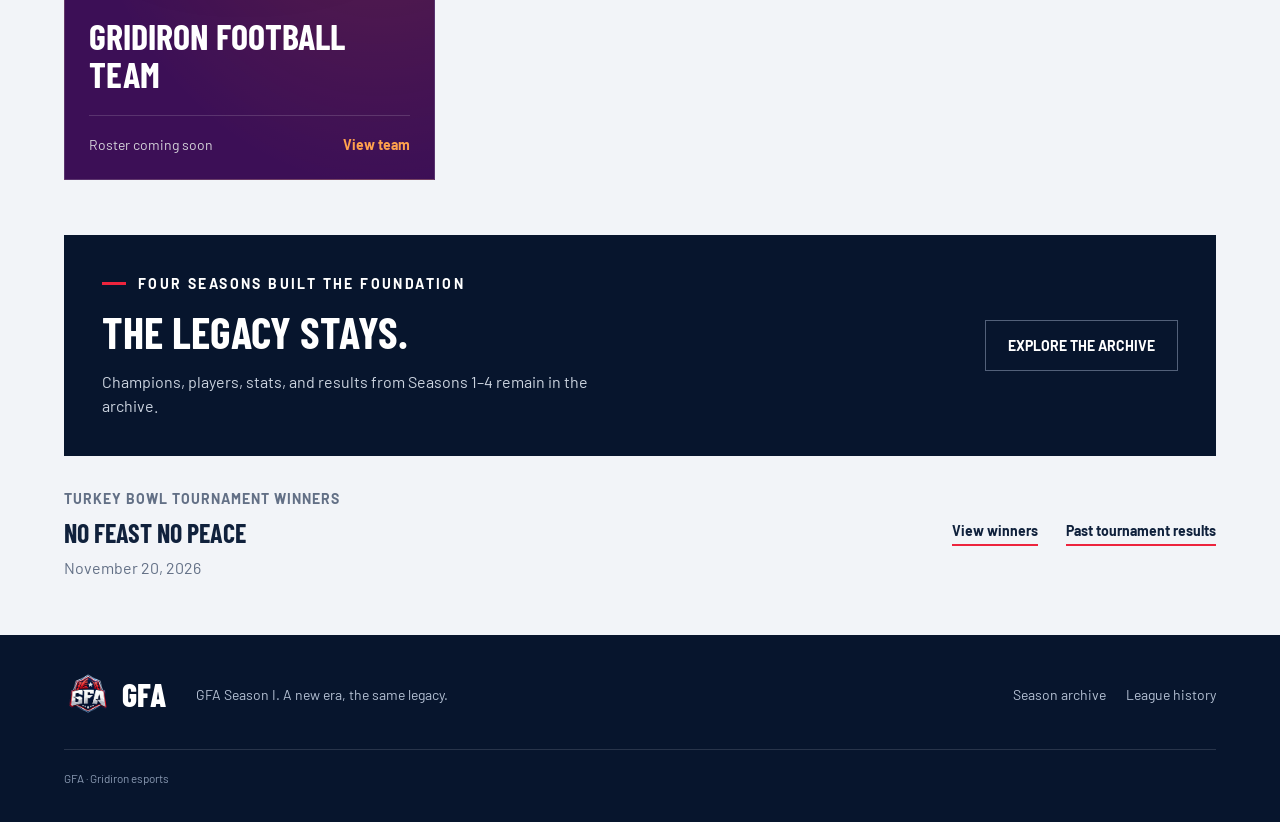
==== commit 64c0f98c: "Add Gridiron Football Team to Season I with supplied purple-and-orange logo" ====
--- a/index.html
+++ b/index.html
@@ -1,5 +1,5 @@
 <!doctype html>
-<html lang="en"><head><meta charset="utf-8"><meta name="viewport" content="width=device-width,initial-scale=1"><title>GFA Season I | Gridiron League</title><meta name="description" content="The home of GFA Season I. Find upcoming games, team schedules, rosters and player profiles, plus the Seasons 1–4 archive."><link rel="icon" href="assets/logo.png"><link rel="stylesheet" href="style.css?v=20260925-2"><link rel="stylesheet" href="champions.css"><link rel="stylesheet" href="tournament.css?v=20261121-leaders"><link rel="stylesheet" href="current-season.css?v=20261122-teams-batch"></head><body><a class="skip" href="#main">Skip to content</a><div class="topline"><span>GRIDIRON • 7V7 ESPORTS</span><span>GFA SEASON I / COMING SOON</span></div><header><a class="brand" href="#home" aria-label="GFA home"><img src="assets/logo.png" alt="GFA"><span>GFA<span class="brand-small">GRIDIRON</span></span></a><nav aria-label="Main navigation"><a href="#home">Home</a><a href="#seasons">Seasons</a><a href="#games/I" data-current-page="games">Schedule</a><a href="#standings/I" data-current-page="standings">Standings</a><a href="#stats/I" data-current-page="stats">Stats</a><a href="#teams/I" data-current-page="teams">Teams</a><a href="#history">History</a><a class="tourney-nav" href="halloween-horror-nights/">Tournaments</a></nav><a class="archive-link" href="#seasons">THE ARCHIVE</a></header><main id="main" tabindex="-1"><p class="loading">Loading GFA Season I…</p></main><footer><a class="footer-brand" href="#home"><img src="assets/logo.png" alt="">GFA</a><p>GFA Season I. A new era, the same legacy.</p><div><a href="#seasons">Season archive</a><a href="#history">League history</a></div><small>GFA · Gridiron esports</small></footer><script src="tournament.js?v=20261121-leaders"></script><script src="current-season.js?v=20261122-roster-order"></script><script src="app.js?v=20261122-nobles"></script><script src="team-enhance.js?v=20261122-roster-order"></script></body></html>
+<html lang="en"><head><meta charset="utf-8"><meta name="viewport" content="width=device-width,initial-scale=1"><title>GFA Season I | Gridiron League</title><meta name="description" content="The home of GFA Season I. Find upcoming games, team schedules, rosters and player profiles, plus the Seasons 1–4 archive."><link rel="icon" href="assets/logo.png"><link rel="stylesheet" href="style.css?v=20260925-2"><link rel="stylesheet" href="champions.css"><link rel="stylesheet" href="tournament.css?v=20261121-leaders"><link rel="stylesheet" href="current-season.css?v=20261122-teams-batch"></head><body><a class="skip" href="#main">Skip to content</a><div class="topline"><span>GRIDIRON • 7V7 ESPORTS</span><span>GFA SEASON I / COMING SOON</span></div><header><a class="brand" href="#home" aria-label="GFA home"><img src="assets/logo.png" alt="GFA"><span>GFA<span class="brand-small">GRIDIRON</span></span></a><nav aria-label="Main navigation"><a href="#home">Home</a><a href="#seasons">Seasons</a><a href="#games/I" data-current-page="games">Schedule</a><a href="#standings/I" data-current-page="standings">Standings</a><a href="#stats/I" data-current-page="stats">Stats</a><a href="#teams/I" data-current-page="teams">Teams</a><a href="#history">History</a><a class="tourney-nav" href="halloween-horror-nights/">Tournaments</a></nav><a class="archive-link" href="#seasons">THE ARCHIVE</a></header><main id="main" tabindex="-1"><p class="loading">Loading GFA Season I…</p></main><footer><a class="footer-brand" href="#home"><img src="assets/logo.png" alt="">GFA</a><p>GFA Season I. A new era, the same legacy.</p><div><a href="#seasons">Season archive</a><a href="#history">League history</a></div><small>GFA · Gridiron esports</small></footer><script src="tournament.js?v=20261121-leaders"></script><script src="current-season.js?v=20261122-roster-order"></script><script src="app.js?v=20261122-gridiron-football-team"></script><script src="team-enhance.js?v=20261122-roster-order"></script></body></html>
 
 
 
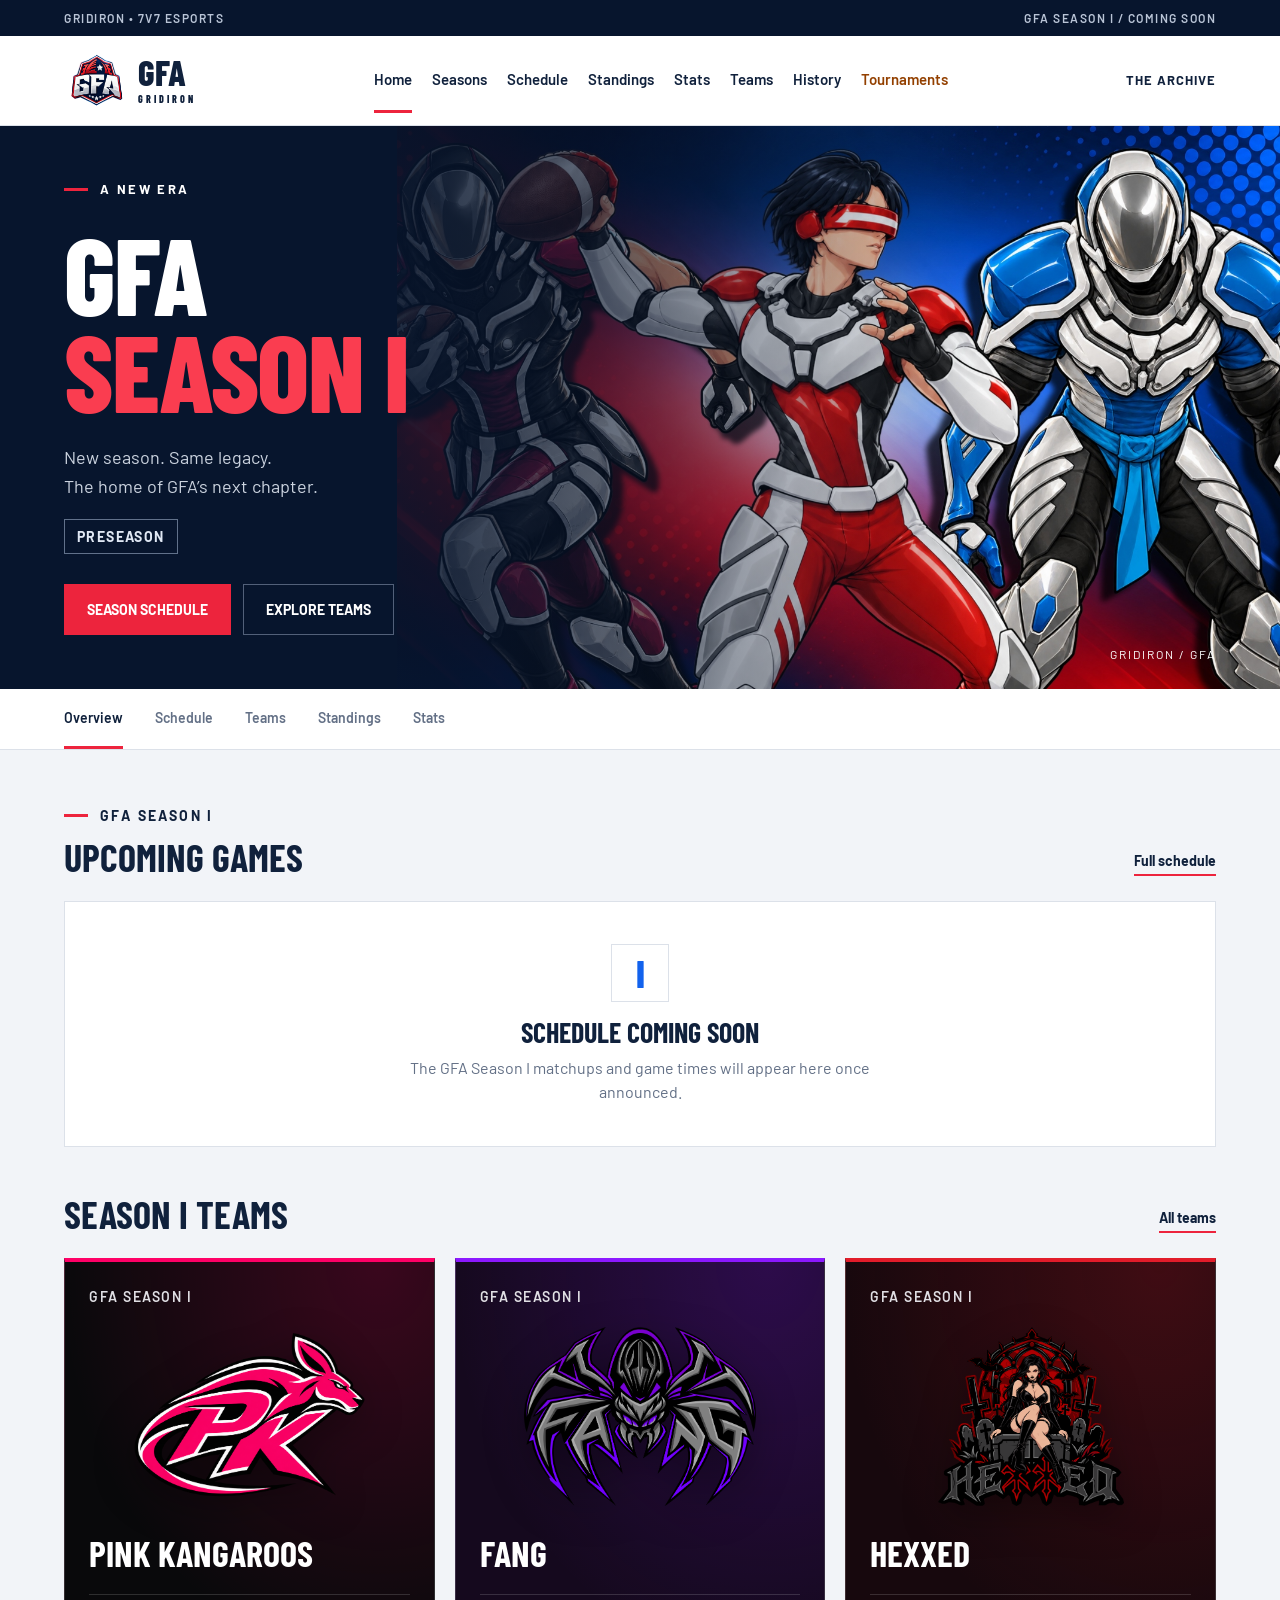
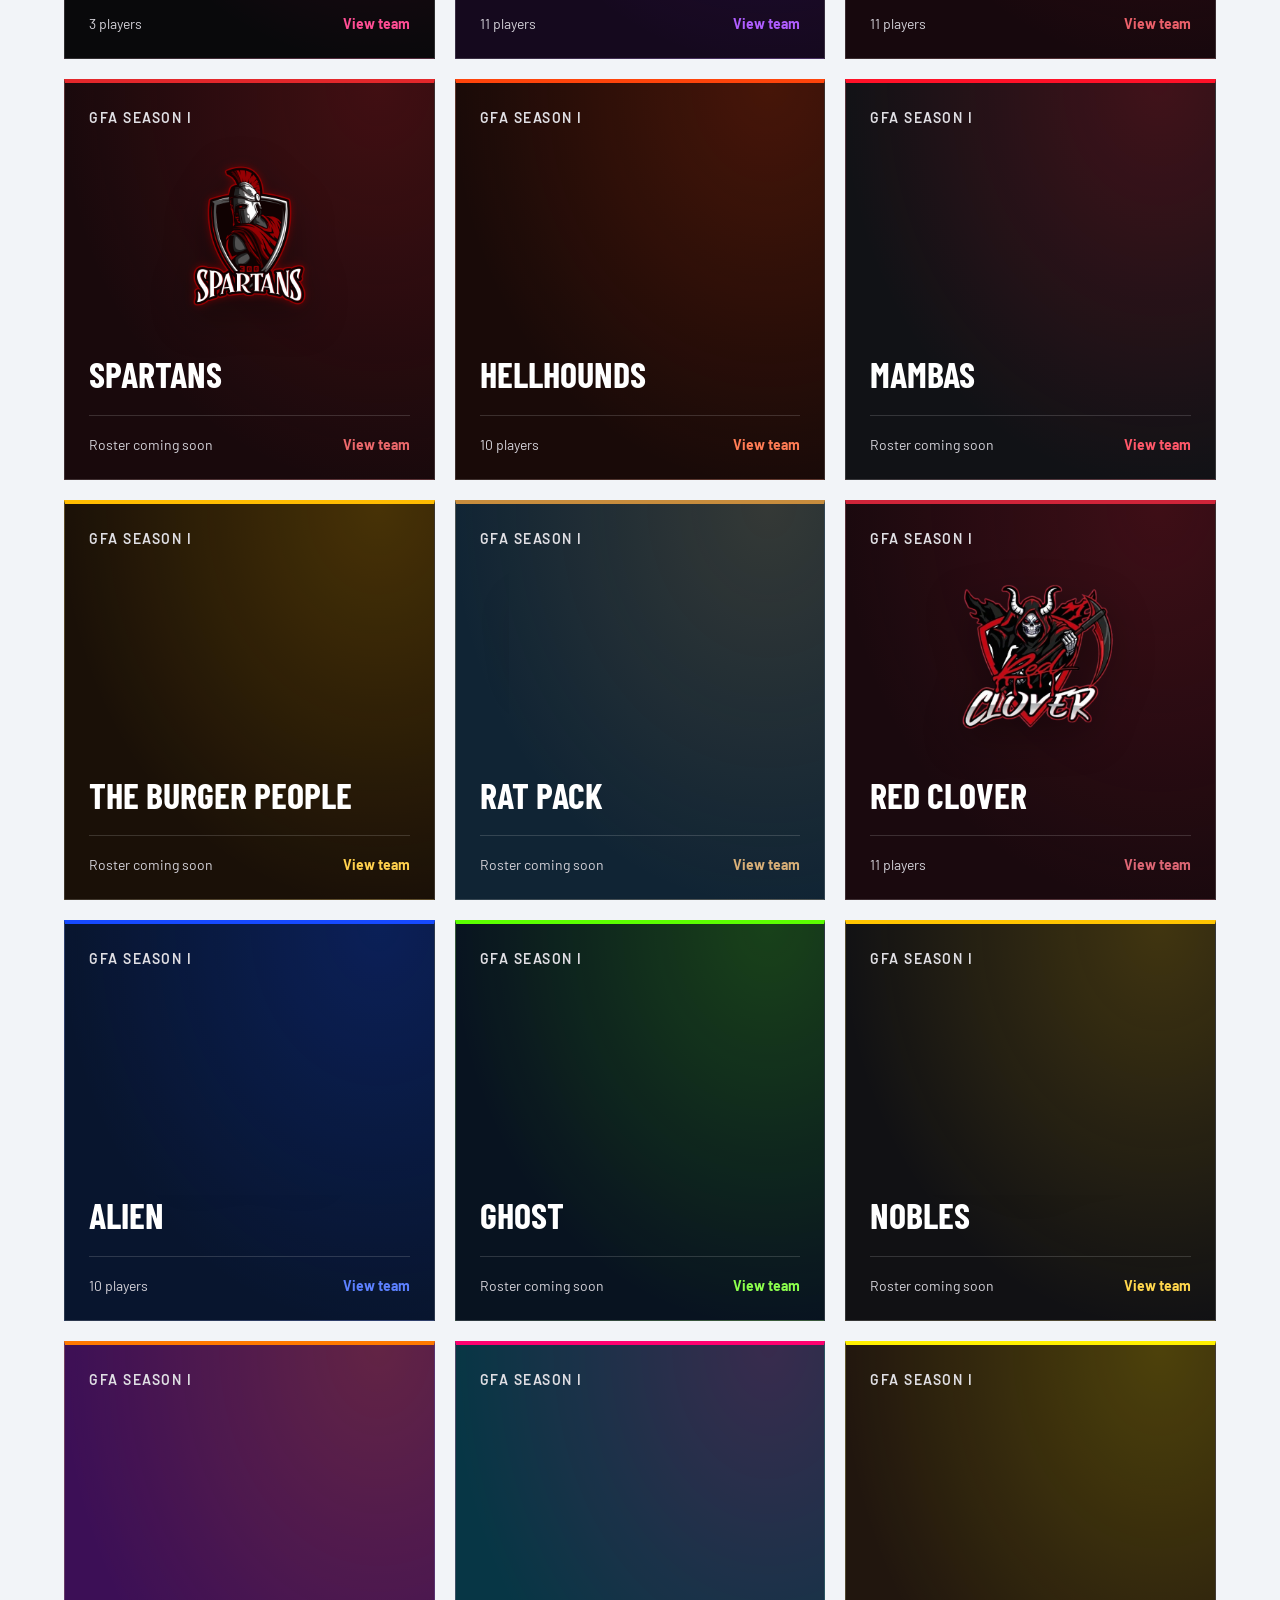
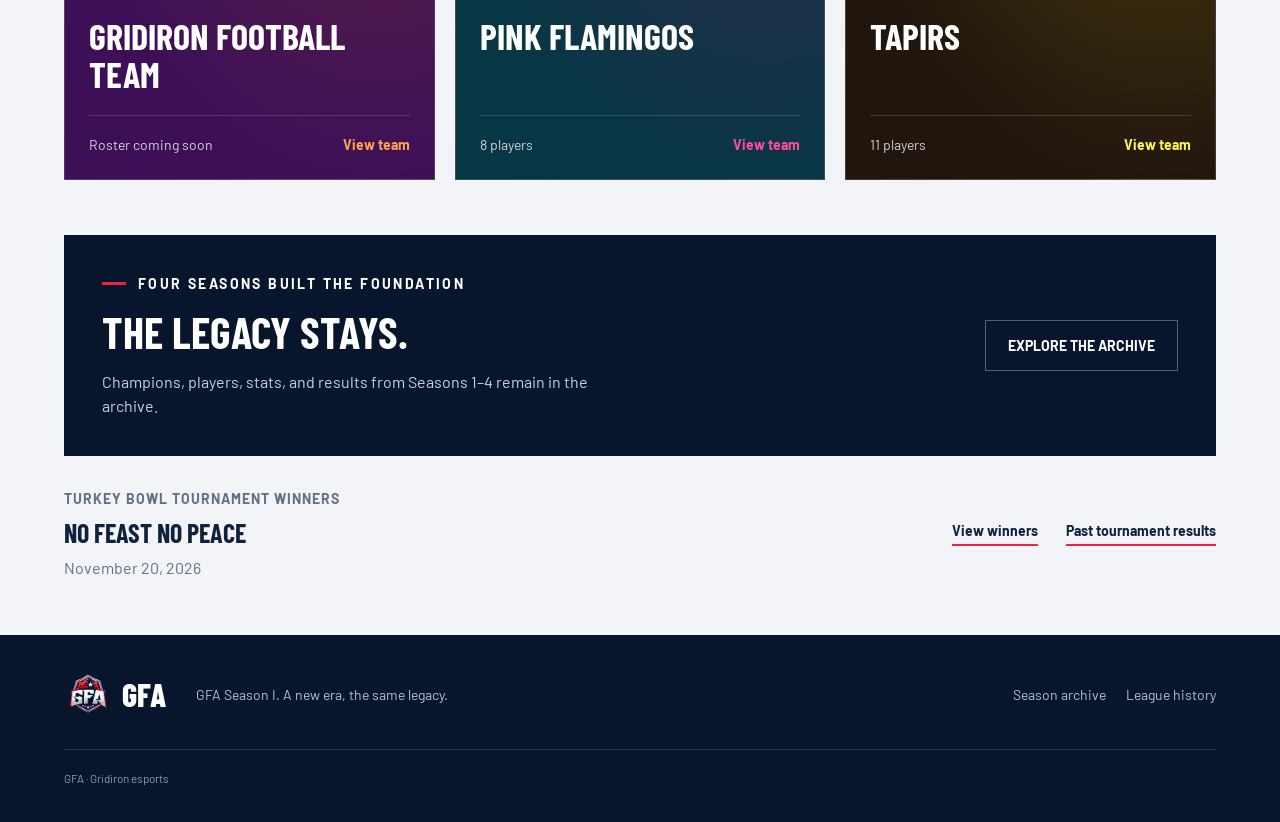
==== commit b7fbcb2a: "Add Pink Flamingos, Tapirs and seven Season I rosters with player roles and aliases" ====
--- a/index.html
+++ b/index.html
@@ -1,5 +1,5 @@
 <!doctype html>
-<html lang="en"><head><meta charset="utf-8"><meta name="viewport" content="width=device-width,initial-scale=1"><title>GFA Season I | Gridiron League</title><meta name="description" content="The home of GFA Season I. Find upcoming games, team schedules, rosters and player profiles, plus the Seasons 1–4 archive."><link rel="icon" href="assets/logo.png"><link rel="stylesheet" href="style.css?v=20260925-2"><link rel="stylesheet" href="champions.css"><link rel="stylesheet" href="tournament.css?v=20261121-leaders"><link rel="stylesheet" href="current-season.css?v=20261122-teams-batch"></head><body><a class="skip" href="#main">Skip to content</a><div class="topline"><span>GRIDIRON • 7V7 ESPORTS</span><span>GFA SEASON I / COMING SOON</span></div><header><a class="brand" href="#home" aria-label="GFA home"><img src="assets/logo.png" alt="GFA"><span>GFA<span class="brand-small">GRIDIRON</span></span></a><nav aria-label="Main navigation"><a href="#home">Home</a><a href="#seasons">Seasons</a><a href="#games/I" data-current-page="games">Schedule</a><a href="#standings/I" data-current-page="standings">Standings</a><a href="#stats/I" data-current-page="stats">Stats</a><a href="#teams/I" data-current-page="teams">Teams</a><a href="#history">History</a><a class="tourney-nav" href="halloween-horror-nights/">Tournaments</a></nav><a class="archive-link" href="#seasons">THE ARCHIVE</a></header><main id="main" tabindex="-1"><p class="loading">Loading GFA Season I…</p></main><footer><a class="footer-brand" href="#home"><img src="assets/logo.png" alt="">GFA</a><p>GFA Season I. A new era, the same legacy.</p><div><a href="#seasons">Season archive</a><a href="#history">League history</a></div><small>GFA · Gridiron esports</small></footer><script src="tournament.js?v=20261121-leaders"></script><script src="current-season.js?v=20261122-roster-order"></script><script src="app.js?v=20261122-gridiron-football-team"></script><script src="team-enhance.js?v=20261122-roster-order"></script></body></html>
+<html lang="en"><head><meta charset="utf-8"><meta name="viewport" content="width=device-width,initial-scale=1"><title>GFA Season I | Gridiron League</title><meta name="description" content="The home of GFA Season I. Find upcoming games, team schedules, rosters and player profiles, plus the Seasons 1–4 archive."><link rel="icon" href="assets/logo.png"><link rel="stylesheet" href="style.css?v=20260925-2"><link rel="stylesheet" href="champions.css"><link rel="stylesheet" href="tournament.css?v=20261121-leaders"><link rel="stylesheet" href="current-season.css?v=20261122-teams-batch"></head><body><a class="skip" href="#main">Skip to content</a><div class="topline"><span>GRIDIRON • 7V7 ESPORTS</span><span>GFA SEASON I / COMING SOON</span></div><header><a class="brand" href="#home" aria-label="GFA home"><img src="assets/logo.png" alt="GFA"><span>GFA<span class="brand-small">GRIDIRON</span></span></a><nav aria-label="Main navigation"><a href="#home">Home</a><a href="#seasons">Seasons</a><a href="#games/I" data-current-page="games">Schedule</a><a href="#standings/I" data-current-page="standings">Standings</a><a href="#stats/I" data-current-page="stats">Stats</a><a href="#teams/I" data-current-page="teams">Teams</a><a href="#history">History</a><a class="tourney-nav" href="halloween-horror-nights/">Tournaments</a></nav><a class="archive-link" href="#seasons">THE ARCHIVE</a></header><main id="main" tabindex="-1"><p class="loading">Loading GFA Season I…</p></main><footer><a class="footer-brand" href="#home"><img src="assets/logo.png" alt="">GFA</a><p>GFA Season I. A new era, the same legacy.</p><div><a href="#seasons">Season archive</a><a href="#history">League history</a></div><small>GFA · Gridiron esports</small></footer><script src="tournament.js?v=20261121-leaders"></script><script src="current-season.js?v=20261128-rosters"></script><script src="app.js?v=20261128-rosters"></script><script src="team-enhance.js?v=20261122-roster-order"></script></body></html>
 
 
 
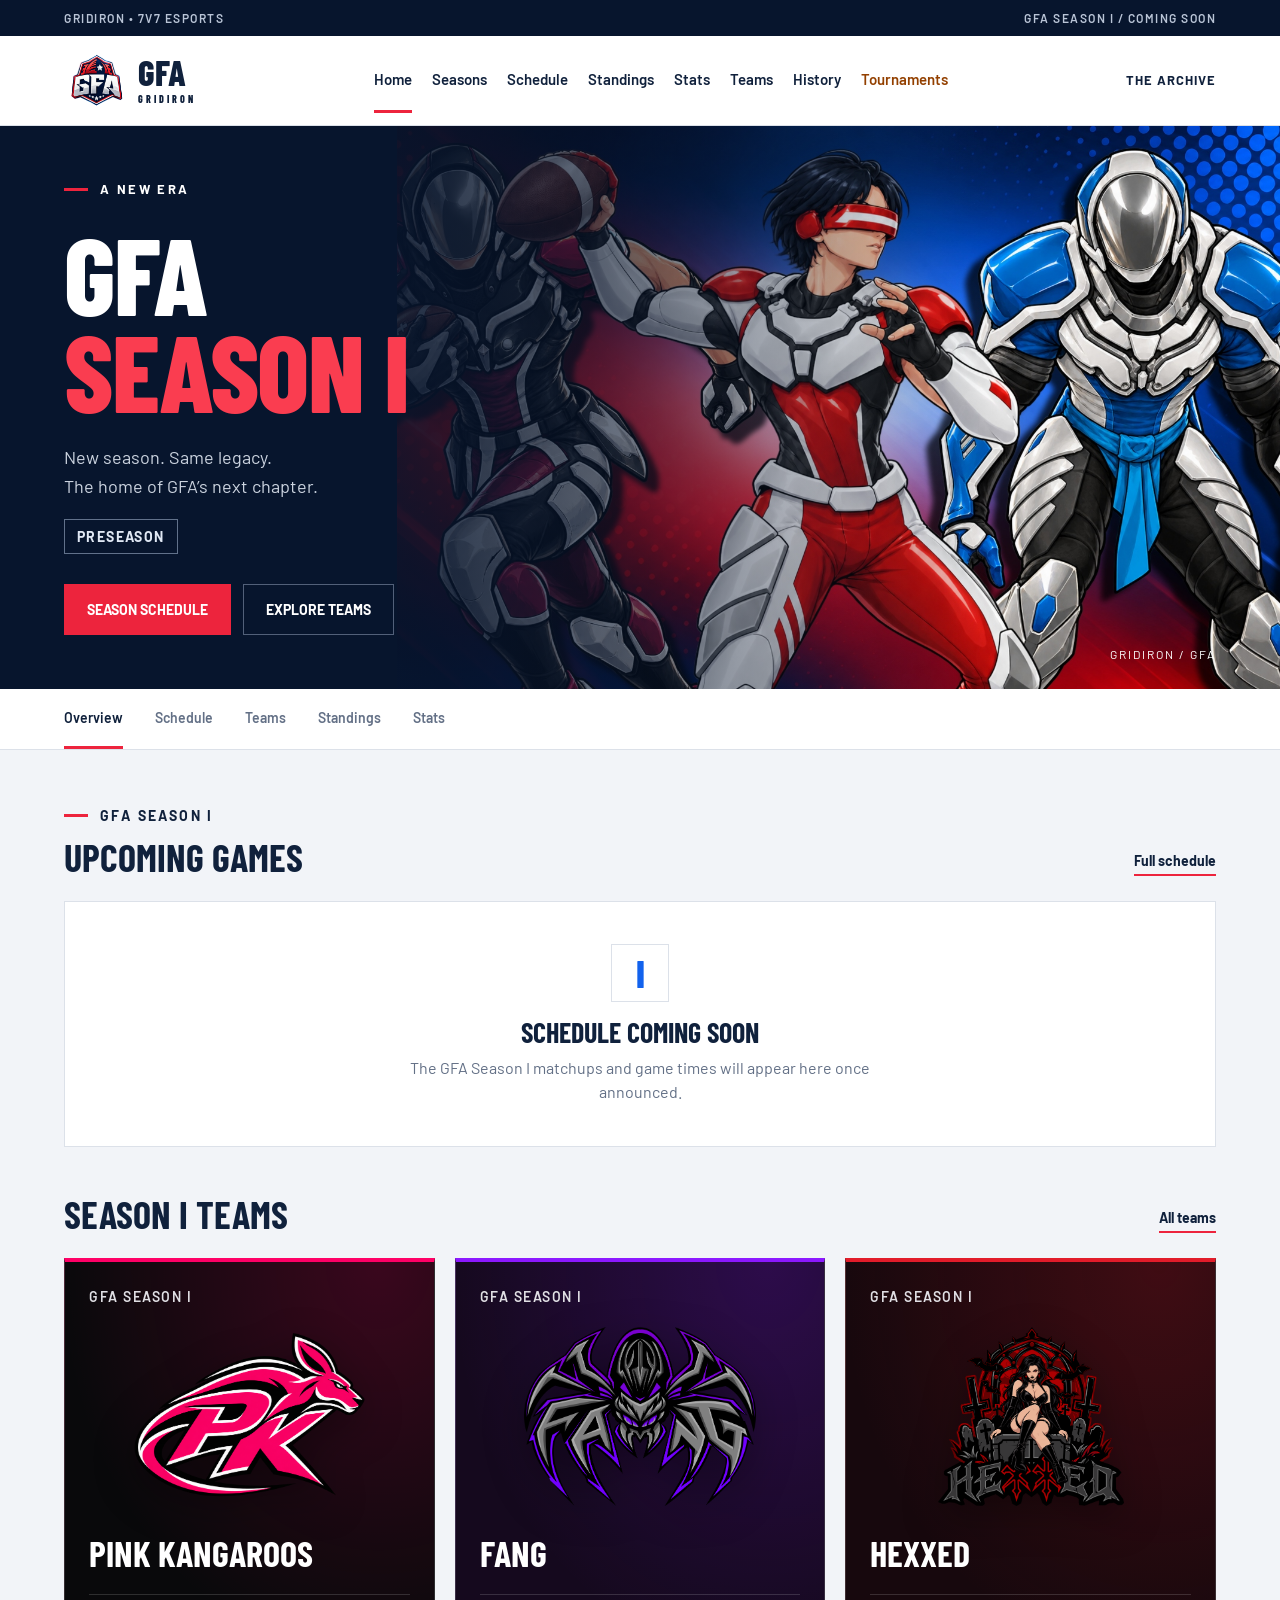
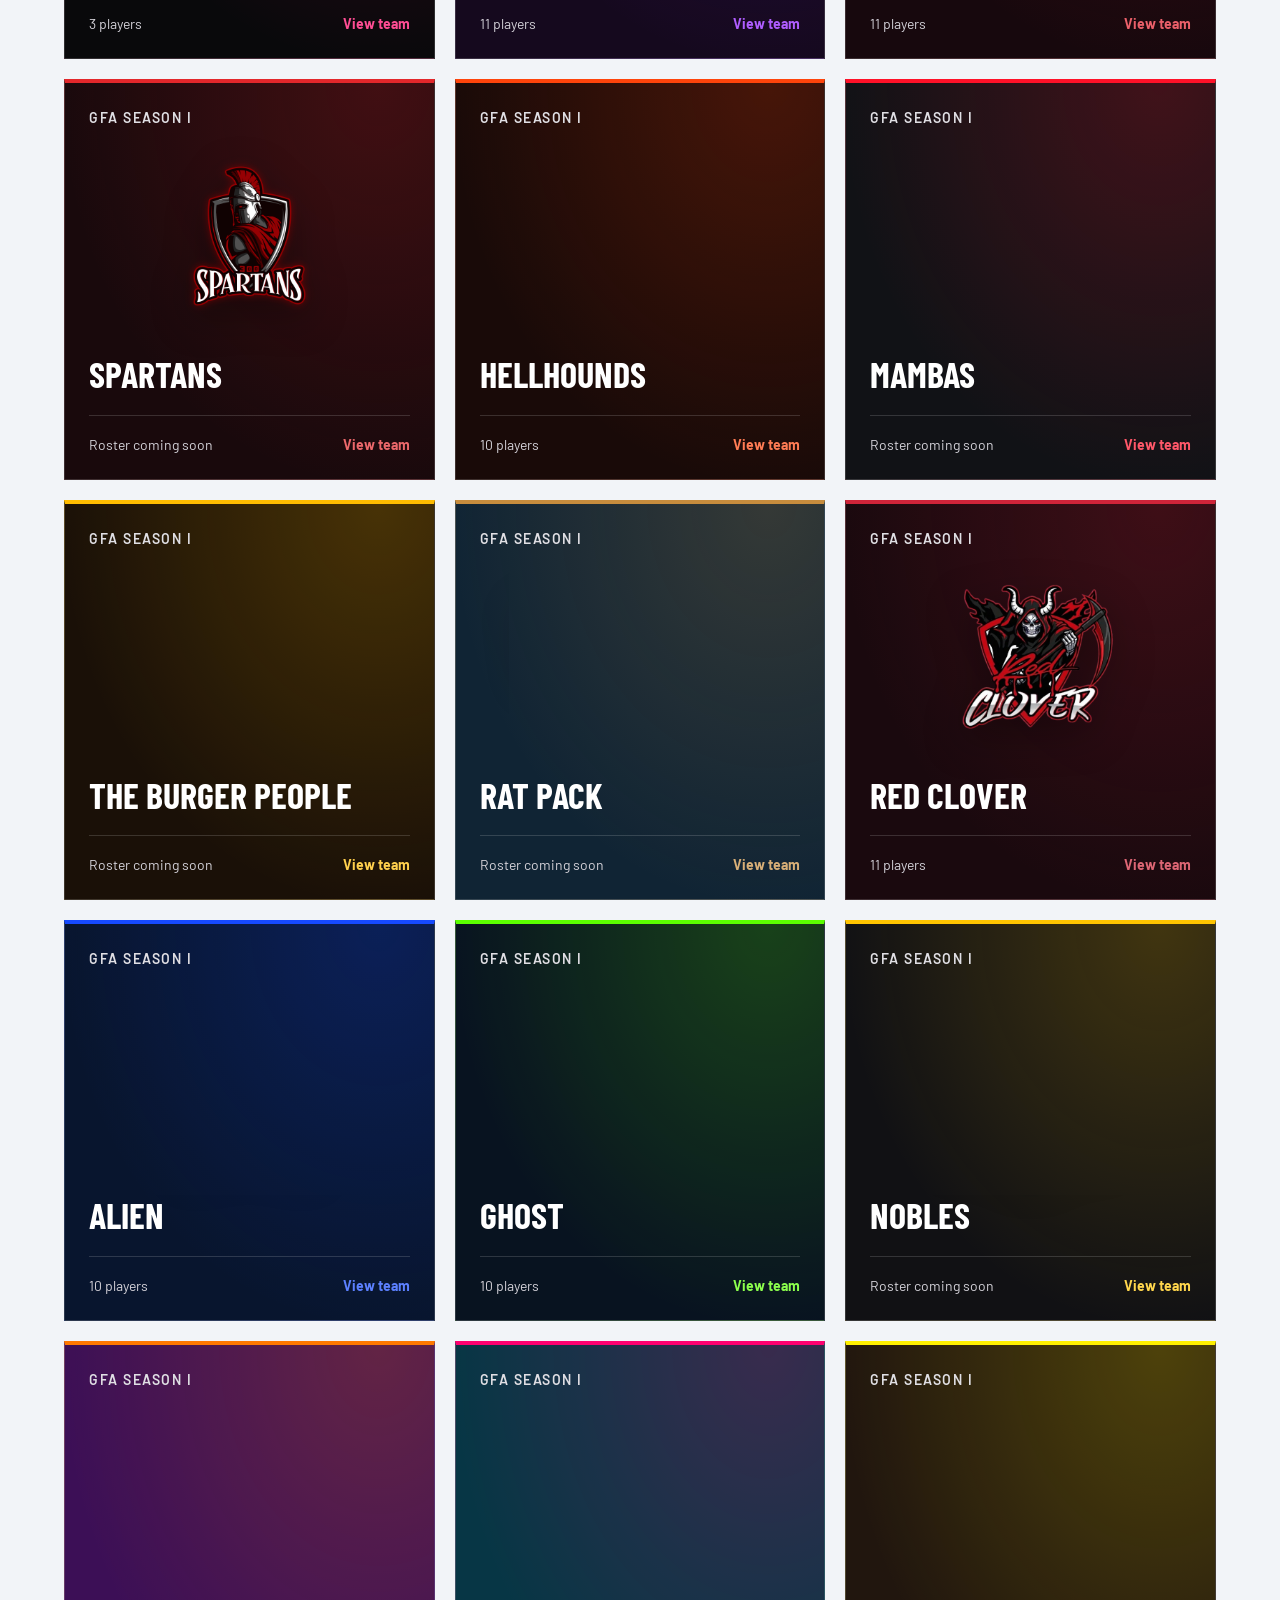
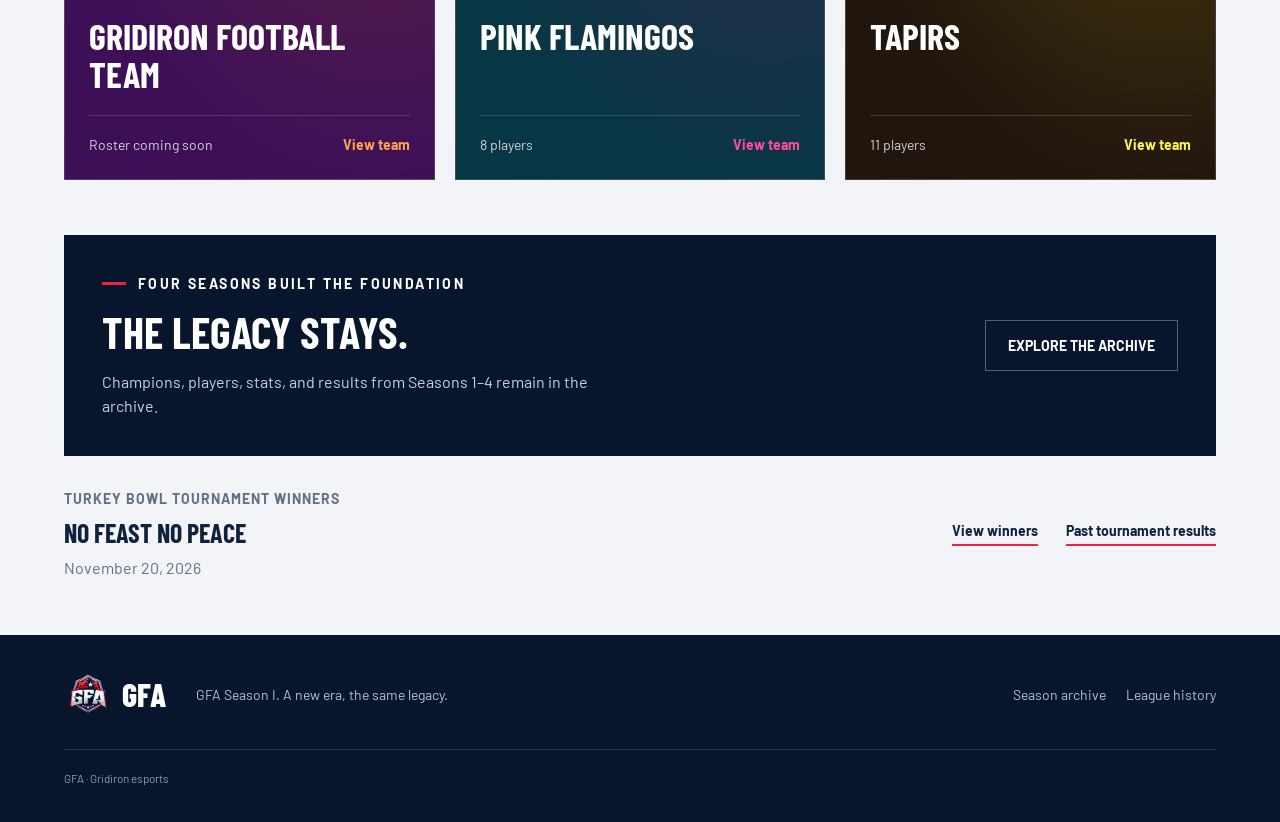
==== commit 287aaf66: "Add Ghost's ten-player Season I roster with Juju as co-captain" ====
--- a/index.html
+++ b/index.html
@@ -1,5 +1,5 @@
 <!doctype html>
-<html lang="en"><head><meta charset="utf-8"><meta name="viewport" content="width=device-width,initial-scale=1"><title>GFA Season I | Gridiron League</title><meta name="description" content="The home of GFA Season I. Find upcoming games, team schedules, rosters and player profiles, plus the Seasons 1–4 archive."><link rel="icon" href="assets/logo.png"><link rel="stylesheet" href="style.css?v=20260925-2"><link rel="stylesheet" href="champions.css"><link rel="stylesheet" href="tournament.css?v=20261121-leaders"><link rel="stylesheet" href="current-season.css?v=20261122-teams-batch"></head><body><a class="skip" href="#main">Skip to content</a><div class="topline"><span>GRIDIRON • 7V7 ESPORTS</span><span>GFA SEASON I / COMING SOON</span></div><header><a class="brand" href="#home" aria-label="GFA home"><img src="assets/logo.png" alt="GFA"><span>GFA<span class="brand-small">GRIDIRON</span></span></a><nav aria-label="Main navigation"><a href="#home">Home</a><a href="#seasons">Seasons</a><a href="#games/I" data-current-page="games">Schedule</a><a href="#standings/I" data-current-page="standings">Standings</a><a href="#stats/I" data-current-page="stats">Stats</a><a href="#teams/I" data-current-page="teams">Teams</a><a href="#history">History</a><a class="tourney-nav" href="halloween-horror-nights/">Tournaments</a></nav><a class="archive-link" href="#seasons">THE ARCHIVE</a></header><main id="main" tabindex="-1"><p class="loading">Loading GFA Season I…</p></main><footer><a class="footer-brand" href="#home"><img src="assets/logo.png" alt="">GFA</a><p>GFA Season I. A new era, the same legacy.</p><div><a href="#seasons">Season archive</a><a href="#history">League history</a></div><small>GFA · Gridiron esports</small></footer><script src="tournament.js?v=20261121-leaders"></script><script src="current-season.js?v=20261128-rosters"></script><script src="app.js?v=20261128-rosters"></script><script src="team-enhance.js?v=20261122-roster-order"></script></body></html>
+<html lang="en"><head><meta charset="utf-8"><meta name="viewport" content="width=device-width,initial-scale=1"><title>GFA Season I | Gridiron League</title><meta name="description" content="The home of GFA Season I. Find upcoming games, team schedules, rosters and player profiles, plus the Seasons 1–4 archive."><link rel="icon" href="assets/logo.png"><link rel="stylesheet" href="style.css?v=20260925-2"><link rel="stylesheet" href="champions.css"><link rel="stylesheet" href="tournament.css?v=20261121-leaders"><link rel="stylesheet" href="current-season.css?v=20261122-teams-batch"></head><body><a class="skip" href="#main">Skip to content</a><div class="topline"><span>GRIDIRON • 7V7 ESPORTS</span><span>GFA SEASON I / COMING SOON</span></div><header><a class="brand" href="#home" aria-label="GFA home"><img src="assets/logo.png" alt="GFA"><span>GFA<span class="brand-small">GRIDIRON</span></span></a><nav aria-label="Main navigation"><a href="#home">Home</a><a href="#seasons">Seasons</a><a href="#games/I" data-current-page="games">Schedule</a><a href="#standings/I" data-current-page="standings">Standings</a><a href="#stats/I" data-current-page="stats">Stats</a><a href="#teams/I" data-current-page="teams">Teams</a><a href="#history">History</a><a class="tourney-nav" href="halloween-horror-nights/">Tournaments</a></nav><a class="archive-link" href="#seasons">THE ARCHIVE</a></header><main id="main" tabindex="-1"><p class="loading">Loading GFA Season I…</p></main><footer><a class="footer-brand" href="#home"><img src="assets/logo.png" alt="">GFA</a><p>GFA Season I. A new era, the same legacy.</p><div><a href="#seasons">Season archive</a><a href="#history">League history</a></div><small>GFA · Gridiron esports</small></footer><script src="tournament.js?v=20261121-leaders"></script><script src="current-season.js?v=20261128-rosters"></script><script src="app.js?v=20261128-ghost-roster"></script><script src="team-enhance.js?v=20261122-roster-order"></script></body></html>
 
 
 
